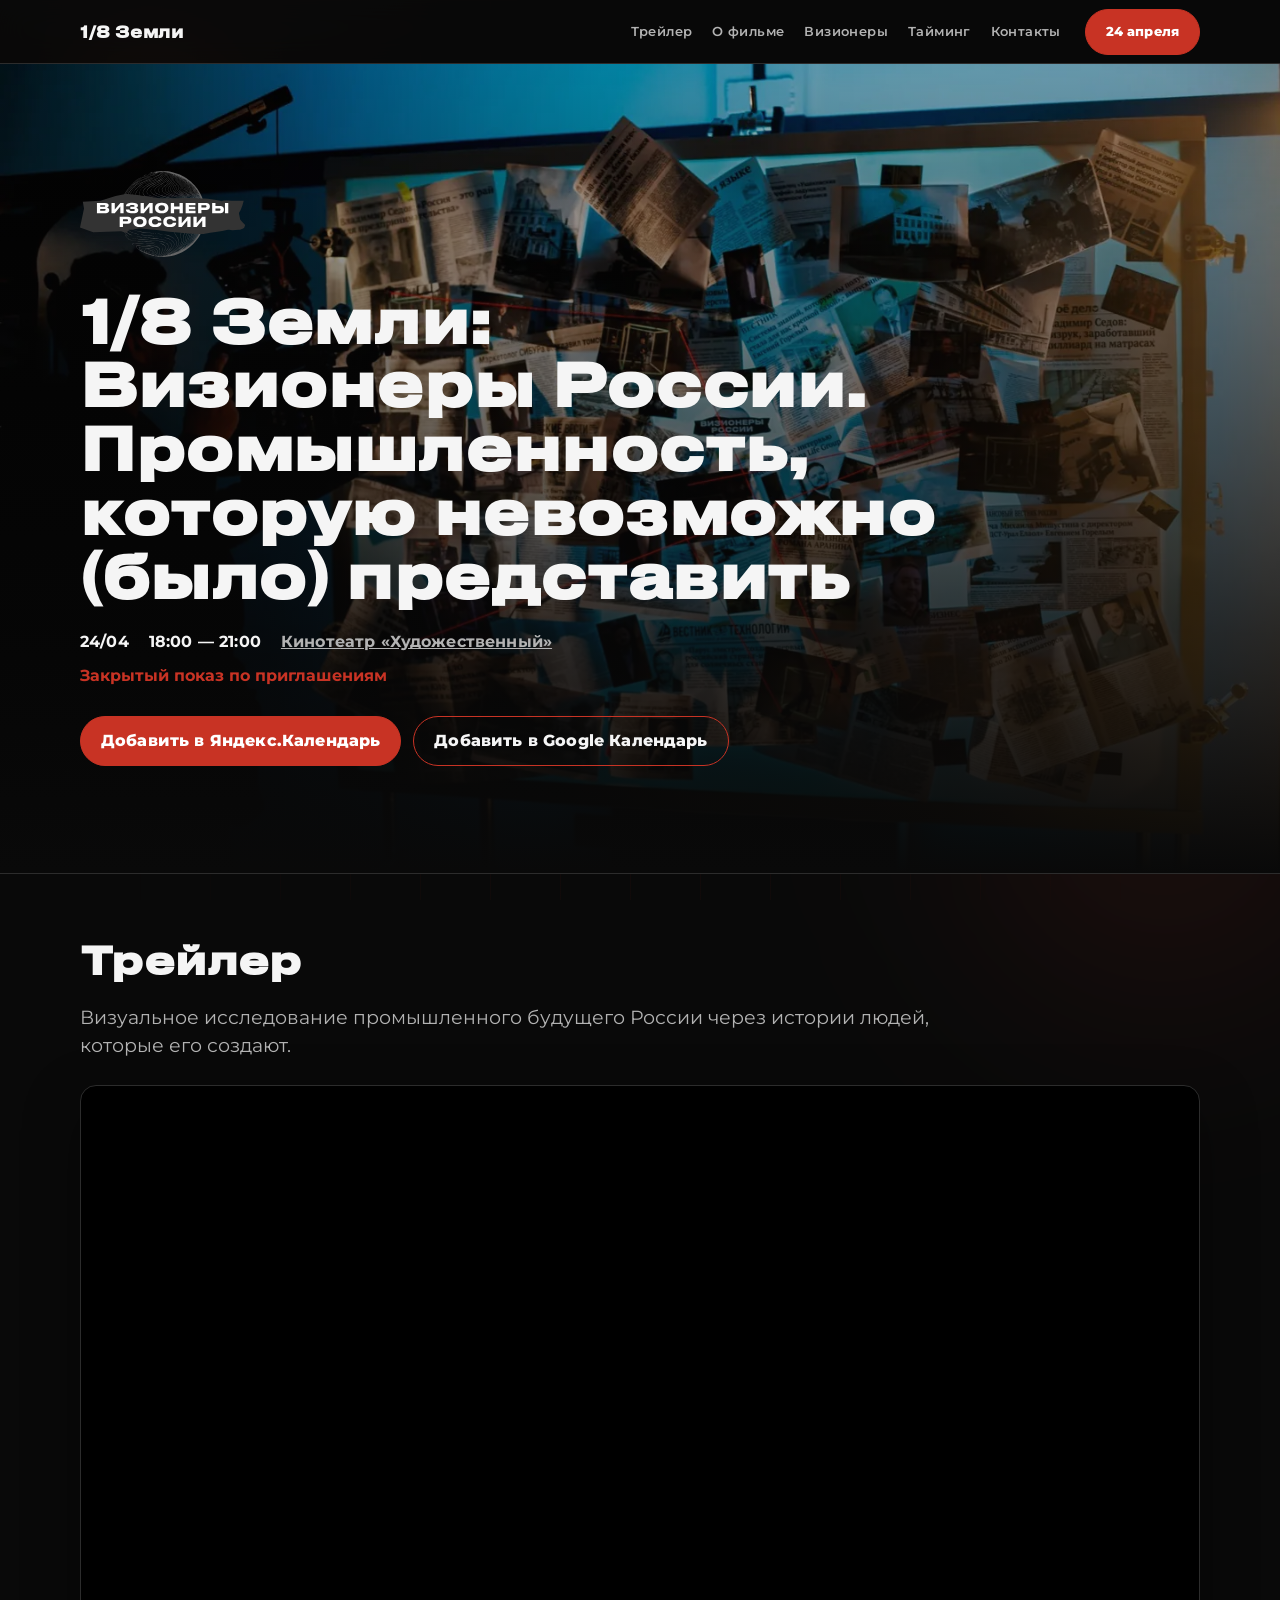
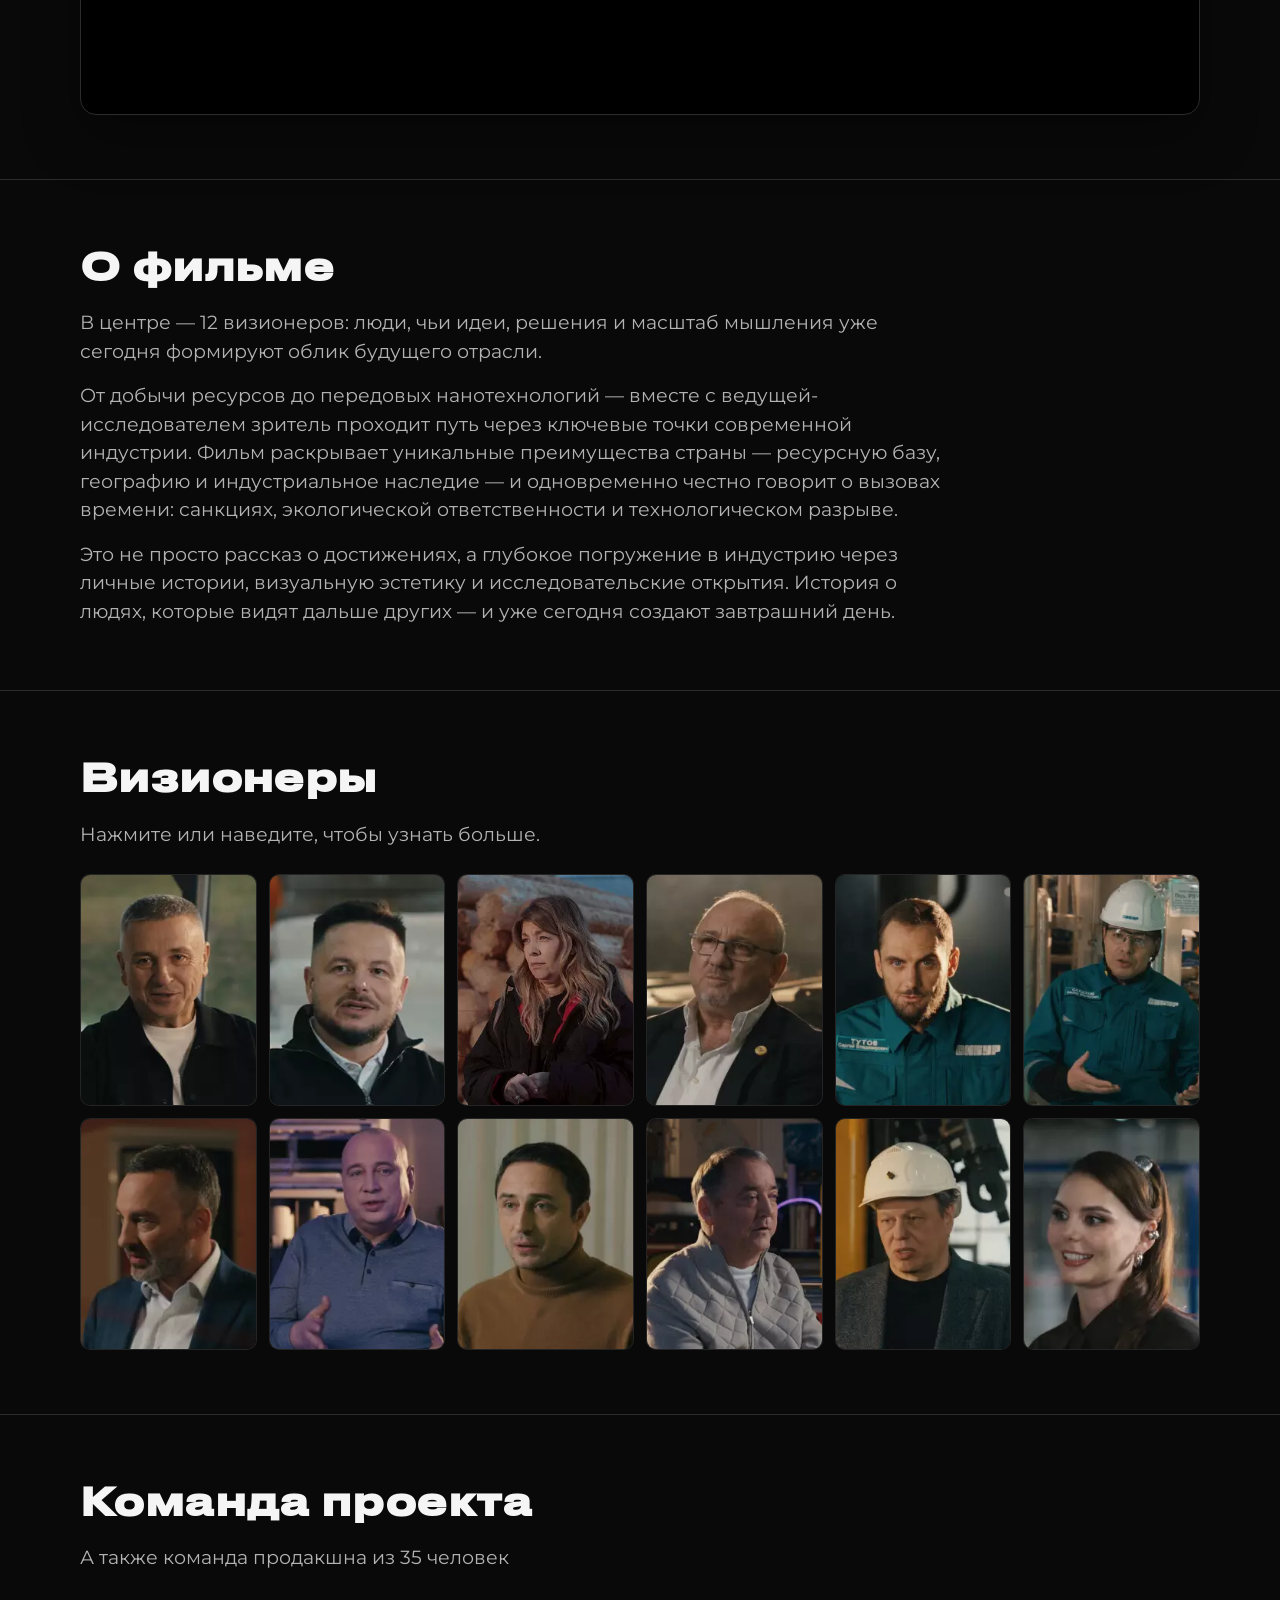
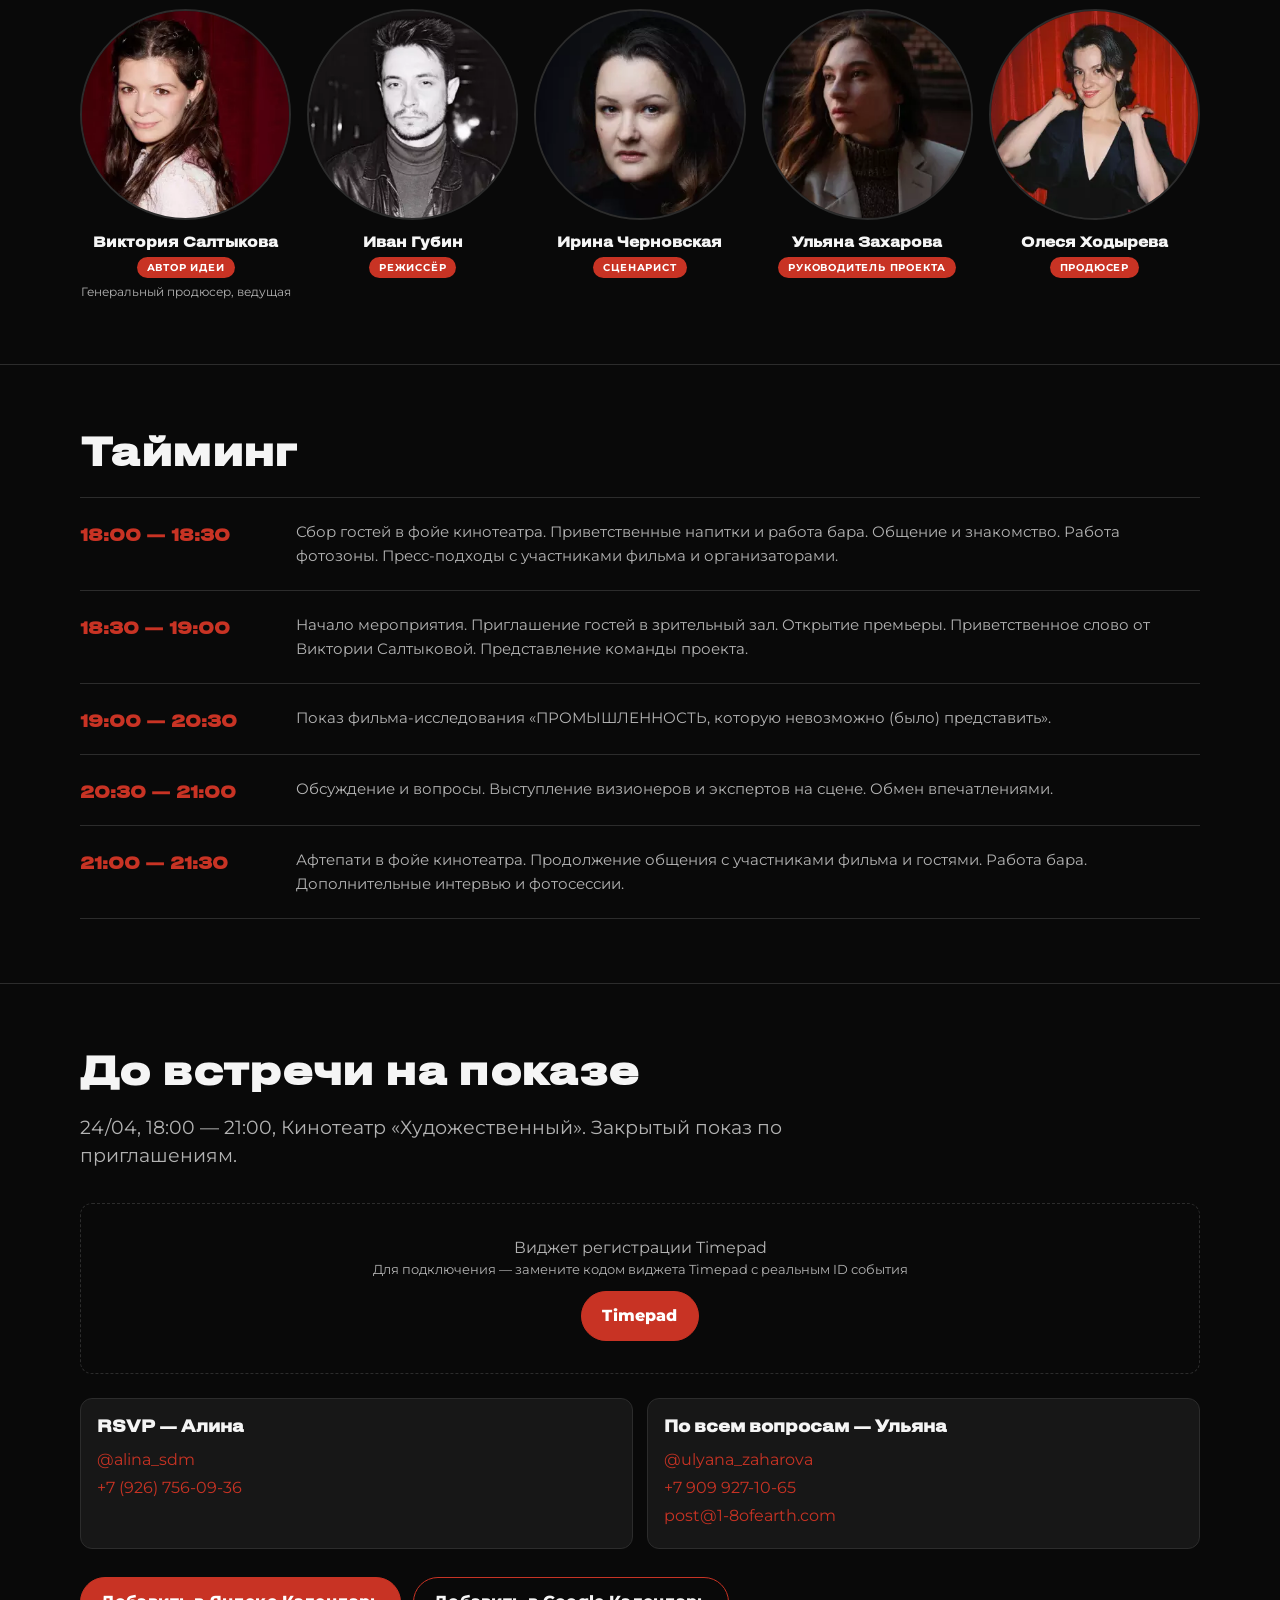
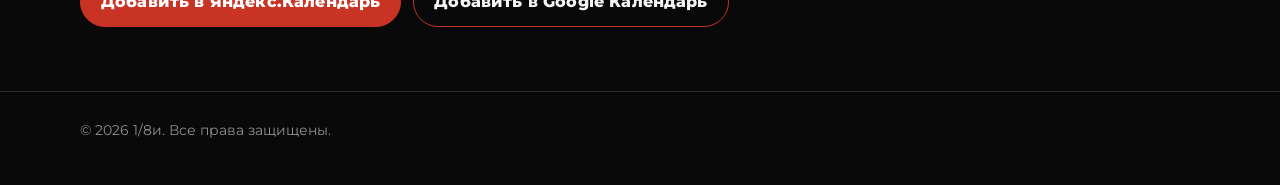
==== index.html @ a59dbca4 "fixes & optimization" ====
<!doctype html>
<html lang="ru">
  <head>
    <meta charset="UTF-8" />
    <meta name="viewport" content="width=device-width, initial-scale=1.0" />

    <title>1/8 Земли: Визионеры России — Закрытый показ 24 апреля 2026</title>
    <meta
      name="description"
      content="Закрытый показ фильма-исследования «1/8 Земли: Визионеры России. Промышленность, которую невозможно (было) представить». 24 апреля 2026, 18:00–21:00, Кинотеатр «Художественный», Москва."
    />
    <meta
      name="keywords"
      content="1/8 Земли, Визионеры России, промышленность, фильм-исследование, закрытый показ, Кинотеатр Художественный, премьера 2026, Виктория Салтыкова, СИБУР, ASKONA, BN Group"
    />
    <meta name="author" content="1/8 Земли" />
    <meta name="robots" content="index, follow" />
    <meta name="theme-color" content="#090909" />
    <link rel="canonical" href="https://1-8ofearth.com/" />

    <meta property="og:type" content="website" />
    <meta property="og:site_name" content="1/8 Земли" />
    <meta
      property="og:title"
      content="1/8 Земли: Визионеры России — Закрытый показ 24 апреля 2026"
    />
    <meta
      property="og:description"
      content="Фильм-исследование о людях, которые формируют промышленное будущее России. Закрытый показ по приглашениям — 24 апреля, Кинотеатр «Художественный»."
    />
    <meta
      property="og:image"
      content="https://1-8ofearth.com/assets/og-image.jpg"
    />
    <meta property="og:image:width" content="1200" />
    <meta property="og:image:height" content="630" />
    <meta
      property="og:image:alt"
      content="1/8 Земли — Визионеры промышленности России"
    />
    <meta property="og:url" content="https://1-8ofearth.com/" />
    <meta property="og:locale" content="ru_RU" />

    <meta name="twitter:card" content="summary_large_image" />
    <meta
      name="twitter:title"
      content="1/8 Земли: Визионеры России — Закрытый показ 24 апреля 2026"
    />
    <meta
      name="twitter:description"
      content="Фильм-исследование о людях, которые формируют промышленное будущее России. Закрытый показ по приглашениям — 24 апреля, Кинотеатр «Художественный»."
    />
    <meta
      name="twitter:image"
      content="https://1-8ofearth.com/assets/og-image.jpg"
    />
    <meta
      name="twitter:image:alt"
      content="1/8 Земли — Визионеры промышленности России"
    />

    <link
      rel="apple-touch-icon"
      sizes="180x180"
      href="./assets/apple-touch-icon.png"
    />

    <script type="application/ld+json">
      {
        "@context": "https://schema.org",
        "@type": "Event",
        "name": "1/8 Земли: Визионеры России. Промышленность, которую невозможно (было) представить",
        "description": "Закрытый показ фильма-исследования о визионерах российской промышленности.",
        "startDate": "2026-04-24T18:00:00+03:00",
        "endDate": "2026-04-24T21:00:00+03:00",
        "eventStatus": "https://schema.org/EventScheduled",
        "eventAttendanceMode": "https://schema.org/OfflineEventAttendanceMode",
        "location": {
          "@type": "Place",
          "name": "Кинотеатр «Художественный»",
          "address": {
            "@type": "PostalAddress",
            "addressLocality": "Москва",
            "addressCountry": "RU"
          }
        },
        "organizer": {
          "@type": "Organization",
          "name": "1/8 Земли",
          "url": "https://1-8ofearth.com"
        },
        "image": "https://1-8ofearth.com/assets/og-image.jpg",
        "url": "https://1-8ofearth.com/"
      }
    </script>

    <link rel="icon" href="favicon.ico" sizes="any" />
    <link
      rel="icon"
      type="image/png"
      sizes="16x16"
      href="./assets/favicon-16x16.png"
    />
    <link
      rel="icon"
      type="image/png"
      sizes="32x32"
      href="./assets/favicon-32x32.png"
    />
    <link
      rel="icon"
      type="image/png"
      sizes="96x96"
      href="./assets/favicon-96x96.png"
    />
    <link
      rel="icon"
      type="image/png"
      sizes="192x192"
      href="./assets/favicon-192x192.png"
    />
    <link
      rel="icon"
      type="image/png"
      sizes="512x512"
      href="./assets/favicon-512x512.png"
    />

    <link
      rel="apple-touch-icon"
      sizes="180x180"
      href="./assets/apple-touch-icon.png"
    />

    <link rel="manifest" href="./manifest.webmanifest" />

    <link rel="preconnect" href="https://fonts.googleapis.com" />
    <link rel="preconnect" href="https://fonts.gstatic.com" crossorigin />
    <link rel="preconnect" href="https://rutube.ru" />

    <link
      rel="preload"
      href="https://fonts.googleapis.com/css2?family=Montserrat:wght@400;500;700;800&display=swap"
      as="style"
      onload="
        this.onload = null;
        this.rel = 'stylesheet';
      "
    />

    <noscript>
      <link
        href="https://fonts.googleapis.com/css2?family=Montserrat:wght@400;500;700;800&display=swap"
        rel="stylesheet"
      />
    </noscript>

    <link rel="stylesheet" href="./styles.css" />
  </head>

  <body>
    <div class="bg-glow bg-glow-1"></div>
    <div class="bg-glow bg-glow-2"></div>
    <div class="bg-grid"></div>
    <div class="cursor-orb" aria-hidden="true"></div>

    <header class="site-header">
      <div class="container header-inner">
        <a href="/" class="header-logo-link">
          <span class="header-logo-text">1/8 Земли</span>
        </a>
        <nav class="header-nav">
          <a href="#trailer">Трейлер</a>
          <a href="#about">О фильме</a>
          <a href="#visionaries">Визионеры</a>
          <a href="#timing">Тайминг</a>
          <a href="#contacts">Контакты</a>
        </nav>
        <a
          class="btn header-cta"
          href="https://calendar.yandex.ru/event/3012415913?applyToFuture=0&event_date=2026-04-24T16%3A00%3A00&layerId=18800113&show_date=2026-04-24"
          target="_blank"
          rel="noopener noreferrer"
          >24 апреля</a
        >
        <button
          class="burger"
          aria-label="Меню"
          onclick="
            document.querySelector('.header-nav').classList.toggle('open')
          "
        >
          <span></span><span></span><span></span>
        </button>
      </div>
    </header>

    <main>
      <section class="hero reveal">
        <div class="container hero-grid">
          <div>
            <div class="hero-logo-wrap">
              <img
                src="./assets/logo.svg"
                alt="1/8 Земли — лого"
                class="hero-logo"
                width="195"
                height="101"
                onerror="this.style.display = 'none'"
              />
            </div>
            <h1>
              1/8 Земли: Визионеры России. Промышленность, которую невозможно
              (было) представить
            </h1>
            <div class="event-meta">
              <span>24/04</span>
              <span>18:00 — 21:00</span>
              <span
                ><a
                  href="https://yandex.ru/profile/-/CPVRaLMy"
                  target="_blank"
                  rel="noopener noreferrer"
                  class="muted"
                  >Кинотеатр «Художественный»</a
                ></span
              >
            </div>
            <p class="invitation">Закрытый показ по приглашениям</p>
            <div class="btn-row">
              <a
                class="btn"
                href="https://calendar.yandex.ru/event/3012415913?applyToFuture=0&event_date=2026-04-24T16%3A00%3A00&layerId=18800113&show_date=2026-04-24"
                target="_blank"
                rel="noopener noreferrer"
                >Добавить в Яндекс.Календарь</a
              >
              <a
                class="btn secondary"
                href="https://calendar.app.google/exoKvCTadAc44uR16"
                target="_blank"
                rel="noopener noreferrer"
                >Добавить в Google Календарь</a
              >
            </div>
          </div>
        </div>
      </section>

      <section id="trailer" class="reveal">
        <div class="container section-inner">
          <h2>Трейлер</h2>
          <p class="lead">
            Визуальное исследование промышленного будущего России через истории
            людей, которые его создают.
          </p>
          <div class="video-wrap">
            <iframe
              src="https://rutube.ru/play/embed/8bb69f94924ed0ff31d186ad605b5715"
              allow="autoplay; fullscreen; picture-in-picture; encrypted-media"
              title="Трейлер"
            ></iframe>
          </div>
        </div>
      </section>

      <section id="about" class="reveal">
        <div class="container section-inner">
          <h2>О фильме</h2>
          <div class="about-text lead">
            <p>
              В центре — 12 визионеров: люди, чьи идеи, решения и масштаб
              мышления уже сегодня формируют облик будущего отрасли.
            </p>

            <p>
              От добычи ресурсов до передовых нанотехнологий — вместе с
              ведущей-исследователем зритель проходит путь через ключевые точки
              современной индустрии. Фильм раскрывает уникальные преимущества
              страны — ресурсную базу, географию и индустриальное наследие — и
              одновременно честно говорит о вызовах времени: санкциях,
              экологической ответственности и технологическом разрыве.
            </p>

            <p>
              Это не просто рассказ о достижениях, а глубокое погружение в
              индустрию через личные истории, визуальную эстетику и
              исследовательские открытия. История о людях, которые видят дальше
              других — и уже сегодня создают завтрашний день.
            </p>
          </div>
        </div>
      </section>

      <section id="visionaries" class="reveal">
        <div class="container section-inner">
          <h2>Визионеры</h2>
          <p class="lead">Нажмите или наведите, чтобы узнать больше.</p>
          <div class="visionary-collage-grid">
            <article class="visionary-item">
              <img
                class="visionary-portrait"
                src="./assets/team/sedov.webp"
                alt="Владимир Седов"
              />
              <div class="visionary-card">
                <p class="vis-company">ASKONA</p>
                <h3>Владимир Седов</h3>
                <p class="role">Основатель</p>
                <p class="vis-vision">
                  Переосмысливает промышленность как часть качества жизни — от
                  продукта к среде и новому типу города
                </p>
              </div>
            </article>

            <article class="visionary-item">
              <img
                class="visionary-portrait"
                src="./assets/team/ershov.webp"
                alt="Роман Ершов"
              />
              <div class="visionary-card">
                <p class="vis-company">ASKONA</p>
                <h3>Роман Ершов</h3>
                <p class="role">Президент</p>
                <p class="vis-vision">
                  Переводит промышленный продукт в язык современной среды, где
                  комфорт, технология и человек становятся одной системой
                </p>
              </div>
            </article>

            <article class="visionary-item">
              <img
                class="visionary-portrait"
                src="./assets/team/ivanova.webp"
                alt="Ольга Иванова"
              />
              <div class="visionary-card">
                <p class="vis-company">BN Group</p>
                <h3>Ольга Иванова</h3>
                <p class="role">Руководитель</p>
                <p class="vis-vision">
                  Превращает CLT в основу устойчивой архитектуры нового
                  поколения — тёплой, быстрой и экологичной
                </p>
              </div>
            </article>

            <article class="visionary-item">
              <img
                class="visionary-portrait"
                src="./assets/team/lider.webp"
                alt="Виктор Лидер"
              />
              <div class="visionary-card">
                <p class="vis-company">Ушаковские верфи</p>
                <h3>Виктор Лидер</h3>
                <p class="role">Руководитель</p>
                <p class="vis-vision">
                  Возрождает судостроение через технологическое обновление и
                  семейную преемственность
                </p>
              </div>
            </article>

            <article class="visionary-item">
              <img
                class="visionary-portrait"
                src="./assets/team/tutov.webp"
                alt="Сергей Тутов"
              />
              <div class="visionary-card">
                <p class="vis-company">СИБУР</p>
                <h3>Сергей Тутов</h3>
                <p class="role">Директор по науке и R&D</p>
                <p class="vis-vision">
                  Соединяет науку, R&D и производство, чтобы создавать материалы
                  нового поколения внутри страны
                </p>
              </div>
            </article>

            <article class="visionary-item">
              <img
                class="visionary-portrait"
                src="./assets/team/salakhov.webp"
                alt="Ильдар Салахов"
              />
              <div class="visionary-card">
                <p class="vis-company">СИБУР</p>
                <h3>Ильдар Салахов</h3>
                <p class="role">Директор технологического центра</p>
                <p class="vis-vision">
                  Переводит научные разработки в промышленную практику, укрепляя
                  технологическую самостоятельность отрасли
                </p>
              </div>
            </article>

            <article class="visionary-item">
              <img
                class="visionary-portrait"
                src="./assets/team/khlebnikov.webp"
                alt="Владимир Хлебников"
              />
              <div class="visionary-card">
                <p class="vis-company">Парус Электро</p>
                <h3>Владимир Хлебников</h3>
                <p class="role">Основатель</p>
                <p class="vis-vision">
                  Создаёт интеллектуальную электронику для энергетики и цифровой
                  промышленной среды
                </p>
              </div>
            </article>

            <article class="visionary-item">
              <img
                class="visionary-portrait"
                src="./assets/team/vlasov.webp"
                alt="Денис Власов"
              />
              <div class="visionary-card">
                <p class="vis-company">3DSLA</p>
                <h3>Денис Власов</h3>
                <p class="role">Основатель</p>
                <p class="vis-vision">
                  Меняет сам способ производства, превращая 3D-печать в новую
                  индустриальную логику
                </p>
              </div>
            </article>

            <article class="visionary-item">
              <img
                class="visionary-portrait"
                src="./assets/team/gorin.webp"
                alt="Александр Горин"
              />
              <div class="visionary-card">
                <p class="vis-company">ИЗГТ</p>
                <h3>Александр Горин</h3>
                <p class="role">Руководитель</p>
                <p class="vis-vision">
                  Строит индустрию в суровом климате, соединяя местное сырьё,
                  технологии и производство
                </p>
              </div>
            </article>

            <article class="visionary-item">
              <img
                class="visionary-portrait"
                src="./assets/team/aranin.webp"
                alt="Роман Аранин"
              />
              <div class="visionary-card">
                <p class="vis-company">OBSERVER</p>
                <h3>Роман Аранин</h3>
                <p class="role">Основатель</p>
                <p class="vis-vision">
                  Делает реабилитационную мобильность новым стандартом городской
                  и производственной среды
                </p>
              </div>
            </article>

            <article class="visionary-item">
              <img
                class="visionary-portrait"
                src="./assets/team/gorelyy.webp"
                alt="Евгений Горелый"
              />
              <div class="visionary-card">
                <p class="vis-company">ДСТ-Урал</p>
                <h3>Евгений Горелый</h3>
                <p class="role">Генеральный директор</p>
                <p class="vis-vision">
                  Формирует индустрию беспилотной тяжёлой техники, где человек
                  управляет уже не машиной, а системой машин
                </p>
              </div>
            </article>

            <article class="visionary-item">
              <img
                class="visionary-portrait"
                src="./assets/team/shubochkina.webp"
                alt="Виктория Шубочкина"
              />
              <div class="visionary-card">
                <p class="vis-company">Exellence Expert</p>
                <h3>Виктория Шубочкина</h3>
                <p class="role">Генеральный директор</p>
                <p class="vis-vision">
                  Превращает личную экспертизу в системный инструмент роста
                  людей, команд и компаний
                </p>
              </div>
            </article>
          </div>
        </div>
      </section>

      <section id="team" class="reveal">
        <div class="container section-inner">
          <h2>Команда проекта</h2>
          <p class="lead" style="margin-bottom: 36px">
            А также команда продакшна из 35 человек
          </p>
          <div class="team-grid">
            <div class="team-card">
              <div class="team-avatar-wrap">
                <img
                  class="team-avatar"
                  src="./assets/team/saltykova.webp"
                  alt="Виктория Салтыкова"
                  onerror="
                    this.style.display = 'none';
                    this.nextElementSibling.style.display = 'flex';
                  "
                />
                <div class="team-avatar-placeholder" style="display: none">
                  ВС
                </div>
              </div>
              <p class="team-name">Виктория Салтыкова</p>
              <p class="team-badge">Автор идеи</p>
              <p class="team-desc">Генеральный продюсер, ведущая</p>
            </div>

            <div class="team-card">
              <div class="team-avatar-wrap">
                <img
                  class="team-avatar"
                  src="./assets/team/gubin.webp"
                  alt="Иван Губин"
                  onerror="
                    this.style.display = 'none';
                    this.nextElementSibling.style.display = 'flex';
                  "
                />
                <div class="team-avatar-placeholder" style="display: none">
                  ИГ
                </div>
              </div>
              <p class="team-name">Иван Губин</p>
              <p class="team-badge">Режиссёр</p>
            </div>

            <div class="team-card">
              <div class="team-avatar-wrap">
                <img
                  class="team-avatar"
                  src="./assets/team/chernovskaya.webp"
                  alt="Ирина Черновская"
                  onerror="
                    this.style.display = 'none';
                    this.nextElementSibling.style.display = 'flex';
                  "
                />
                <div class="team-avatar-placeholder" style="display: none">
                  ИЧ
                </div>
              </div>
              <p class="team-name">Ирина Черновская</p>
              <p class="team-badge">Сценарист</p>
            </div>

            <div class="team-card">
              <div class="team-avatar-wrap">
                <img
                  class="team-avatar"
                  src="./assets/team/zakharova.webp"
                  alt="Ульяна Захарова"
                  onerror="
                    this.style.display = 'none';
                    this.nextElementSibling.style.display = 'flex';
                  "
                />
                <div class="team-avatar-placeholder" style="display: none">
                  УЗ
                </div>
              </div>
              <p class="team-name">Ульяна Захарова</p>
              <p class="team-badge">Руководитель проекта</p>
            </div>

            <div class="team-card">
              <div class="team-avatar-wrap">
                <img
                  class="team-avatar"
                  src="./assets/team/khodyreva.webp"
                  alt="Олеся Ходырева"
                  onerror="
                    this.style.display = 'none';
                    this.nextElementSibling.style.display = 'flex';
                  "
                />
                <div class="team-avatar-placeholder" style="display: none">
                  ОХ
                </div>
              </div>
              <p class="team-name">Олеся Ходырева</p>
              <p class="team-badge">Продюсер</p>
            </div>
          </div>
        </div>
      </section>

      <section id="timing" class="reveal">
        <div class="container section-inner">
          <h2>Тайминг</h2>
          <div class="timing-list">
            <div class="timing-item-flat">
              <span class="timing-time">18:00 — 18:30</span>
              <p>
                Сбор гостей в фойе кинотеатра. Приветственные напитки и работа
                бара. Общение и знакомство. Работа фотозоны. Пресс-подходы с
                участниками фильма и организаторами.
              </p>
            </div>
            <div class="timing-item-flat">
              <span class="timing-time">18:30 — 19:00</span>
              <p>
                Начало мероприятия. Приглашение гостей в зрительный зал.
                Открытие премьеры. Приветственное слово от Виктории Салтыковой.
                Представление команды проекта.
              </p>
            </div>
            <div class="timing-item-flat">
              <span class="timing-time">19:00 — 20:30</span>
              <p>
                Показ фильма-исследования «ПРОМЫШЛЕННОСТЬ, которую невозможно
                (было) представить».
              </p>
            </div>
            <div class="timing-item-flat">
              <span class="timing-time">20:30 — 21:00</span>
              <p>
                Обсуждение и вопросы. Выступление визионеров и экспертов на
                сцене. Обмен впечатлениями.
              </p>
            </div>
            <div class="timing-item-flat">
              <span class="timing-time">21:00 — 21:30</span>
              <p>
                Афтепати в фойе кинотеатра. Продолжение общения с участниками
                фильма и гостями. Работа бара. Дополнительные интервью и
                фотосессии.
              </p>
            </div>
          </div>
        </div>
      </section>

      <section id="contacts" class="reveal">
        <div class="container section-inner">
          <h2>До встречи на показе</h2>
          <p class="lead">
            24/04, 18:00 — 21:00, Кинотеатр «Художественный». Закрытый показ по
            приглашениям.
          </p>

          <!-- Timepad widget -->
          <div class="timepad-wrap">
            <div id="timepad-checkout" class="timepad-widget">
              <!-- Timepad widget: вставьте код виджета сюда -->
              <!-- <script src="https://timepad.ru/js/tpwf/loader/min/loader.js" data-timepad-widget-v2="event_register" data-timepad-event-id="YOUR_ID"></script> -->
              <div class="timepad-placeholder">
                <p>Виджет регистрации Timepad</p>
                <p class="muted" style="font-size: 13px">
                  Для подключения — замените кодом виджета Timepad с реальным ID
                  события
                </p>
                <a
                  class="btn"
                  href="https://timepad.ru"
                  target="_blank"
                  rel="noopener noreferrer"
                  style="margin-top: 12px; display: inline-block"
                  >Timepad</a
                >
              </div>
            </div>
          </div>

          <div class="contacts">
            <article class="contact-card">
              <h3>RSVP — Алина</h3>
              <p>
                <a
                  href="https://t.me/alina_sdm"
                  target="_blank"
                  rel="noopener noreferrer"
                  >@alina_sdm</a
                >
              </p>
              <p><a href="tel:+79267560936">+7 (926) 756-09-36</a></p>
            </article>
            <article class="contact-card">
              <h3>По всем вопросам — Ульяна</h3>
              <p>
                <a
                  href="https://t.me/ulyana_zaharova"
                  target="_blank"
                  rel="noopener noreferrer"
                  >@ulyana_zaharova</a
                >
              </p>
              <p><a href="tel:+79099271065">+7 909 927-10-65</a></p>
              <p>
                <a href="mailto:post@1-8ofearth.com">post@1-8ofearth.com</a>
              </p>
            </article>
          </div>
          <div class="btn-row">
            <a
              class="btn"
              href="https://calendar.yandex.ru/event/3012415913?applyToFuture=0&event_date=2026-04-24T16%3A00%3A00&layerId=18800113&show_date=2026-04-24"
              target="_blank"
              rel="noopener noreferrer"
              >Добавить в Яндекс.Календарь</a
            >
            <a
              class="btn secondary"
              href="https://calendar.app.google/exoKvCTadAc44uR16"
              target="_blank"
              rel="noopener noreferrer"
              >Добавить в Google Календарь</a
            >
          </div>
        </div>
      </section>
    </main>
    <script src="./script.js" defer></script>
    <footer>
      <div class="container">
        <p>© 2026 1/8и. Все права защищены.</p>
      </div>
    </footer>
  </body>
</html>
---- styles.css ----
@font-face {
  font-family: "Druk Text Wide Cyr";
  src:
    url("./fonts/druktextwidecyr-medium.woff2") format("woff2"),
    url("./fonts/druktextwidecyr-medium.woff") format("woff"),
    url("./fonts/druktextwidecyr-medium.ttf") format("truetype");
  font-weight: 500;
  font-style: normal;
  font-display: swap;
}

:root {
  --bg: #090909;
  --bg-soft: #121212;
  --card: #171717;
  --text: #f5f5f5;
  --muted: #b3b3b3;
  --accent: #c83324;
  --line: #2c2c2c;
  --maxw: 1120px;

  --font-heading: "Druk Text Wide Cyr", "Unbounded", sans-serif;
  --font-body: "Montserrat", "Manrope", "Segoe UI", Arial, sans-serif;
}

* {
  box-sizing: border-box;
}
html,
body {
  margin: 0;
  padding: 0;
}

body {
  scroll-behavior: smooth;
  font-family: var(--font-body);
  background:
    radial-gradient(1200px 700px at 15% -5%, #242424 0%, var(--bg) 48%),
    linear-gradient(180deg, #101010 0%, #090909 100%);
  color: var(--text);
  line-height: 1.5;
  overflow-x: hidden;
  padding-top: 64px;
}

.site-header {
  position: fixed;
  top: 0;
  left: 0;
  right: 0;
  z-index: 100;
  background: rgba(9, 9, 9, 0.85);
  backdrop-filter: blur(14px);
  -webkit-backdrop-filter: blur(14px);
  border-bottom: 1px solid var(--line);
  height: 64px;
}

.header-inner {
  display: flex;
  align-items: center;
  gap: 24px;
  height: 64px;
}

.header-logo-link {
  display: flex;
  align-items: center;
  text-decoration: none;
  flex-shrink: 0;
}

.header-logo {
  height: 36px;
  width: auto;
  display: block;
}

.header-logo-text {
  font-family: var(--font-heading);
  font-size: 15px;
  font-weight: 700;
  color: var(--text);
  letter-spacing: 0.04em;
  align-items: center;
}

.header-nav {
  display: flex;
  gap: 20px;
  margin-left: auto;
}

.header-nav a {
  color: var(--muted);
  text-decoration: none;
  font-size: 13px;
  font-weight: 600;
  letter-spacing: 0.03em;
  transition: color 0.2s;
  white-space: nowrap;
}

.header-nav a:hover {
  color: var(--text);
}

.header-cta {
  flex-shrink: 0;
  font-size: 13px;
  padding: 8px 18px;
}

.burger {
  display: none;
  flex-direction: column;
  gap: 5px;
  background: none;
  border: none;
  cursor: pointer;
  padding: 6px;
  margin-left: auto;
}

.burger span {
  display: block;
  width: 22px;
  height: 2px;
  background: var(--text);
  border-radius: 2px;
  transition: 0.2s;
}

.bg-glow {
  position: fixed;
  width: 42vw;
  aspect-ratio: 1;
  border-radius: 50%;
  filter: blur(80px);
  pointer-events: none;
  z-index: 0;
  opacity: 0.45;
}

.bg-grid {
  position: fixed;
  inset: 0;
  background-image:
    linear-gradient(rgba(200, 51, 36, 0.08) 1px, transparent 1px),
    linear-gradient(90deg, rgba(200, 51, 36, 0.08) 1px, transparent 1px);
  background-size: 70px 70px;
  mask-image: radial-gradient(circle at center, black 30%, transparent 90%);
  pointer-events: none;
  z-index: 0;
}

.bg-glow-1 {
  mix-blend-mode: screen;
  top: -10vh;
  left: -8vw;
  background: radial-gradient(
    circle,
    rgba(200, 51, 36, 0.3) 0%,
    rgba(200, 51, 36, 0.12) 35%,
    rgba(18, 18, 18, 0) 75%
  );
}

.bg-glow-2 {
  mix-blend-mode: screen;
  right: -12vw;
  bottom: -20vh;
  background: radial-gradient(
    circle,
    rgba(160, 40, 30, 0.35) 0%,
    rgba(200, 51, 36, 0.15) 30%,
    rgba(18, 18, 18, 0) 75%
  );
}

.cursor-orb {
  position: fixed;
  left: 0;
  top: 0;
  width: 300px;
  height: 300px;
  border-radius: 50%;
  background: radial-gradient(
    circle,
    rgba(255, 120, 40, 0.25) 0%,
    rgba(255, 90, 20, 0.12) 45%,
    rgba(255, 60, 0, 0) 70%
  );
  pointer-events: none;
  z-index: 0;
  opacity: 0.85;
  will-change: transform;
}

main,
footer {
  position: relative;
  z-index: 1;
}

.container {
  width: min(var(--maxw), 92vw);
  margin: 0 auto;
}

.section-inner {
  position: relative;
}

section {
  padding: 64px 0;
  border-bottom: 1px solid var(--line);
}

h1,
h2,
h3,
p {
  margin: 0;
}

h2 {
  font-family: var(--font-heading);
  font-size: clamp(22px, 3vw, 38px);
  line-height: 1.15;
  margin-bottom: 22px;
  letter-spacing: 0.01em;
}

.lead {
  font-family: var(--font-body);
  color: var(--muted);
  max-width: 860px;
  font-size: clamp(15px, 1.8vw, 19px);
}
.muted {
  color: var(--muted);
}

.hero {
  min-height: 90vh;
  display: grid;
  align-items: center;
  border-bottom: 1px solid var(--line);
  position: relative;
  isolation: isolate;
}

.hero::before {
  content: "";
  position: absolute;
  inset: 0;
  background-image:
    linear-gradient(
      180deg,
      rgba(7, 7, 7, 0.25) 0%,
      rgba(7, 7, 7, 0.8) 70%,
      rgba(9, 9, 9, 1) 100%
    ),
    url("./assets/content/main-hero-image.webp");
  background-size: cover;
  background-position: center;
  z-index: -1;
}

.hero-logo-wrap {
  margin-bottom: 24px;
}

.hero-logo {
  height: 86px;
  width: auto;
  pointer-events: none;
}

.hero-grid {
  display: grid;
  gap: 20px;
  grid-template-columns: 1fr;
}

.hero h1 {
  font-family: var(--font-heading);
  font-size: clamp(24px, 5vw, 58px);
  line-height: 1.1;
  max-width: 920px;
  margin-bottom: 24px;
  text-wrap: balance;
  letter-spacing: 0.01em;
}

.event-meta {
  display: flex;
  gap: 20px;
  flex-wrap: wrap;
  margin-bottom: 10px;
  font-weight: 700;
  letter-spacing: 0.01em;
  font-family: var(--font-body);
}

.hero .invitation {
  color: var(--accent);
  margin-bottom: 28px;
  font-weight: 700;
}

.btn-row {
  display: flex;
  flex-wrap: wrap;
  gap: 12px;
}

.btn {
  display: inline-block;
  text-decoration: none;
  color: #fff;
  background: var(--accent);
  border: 1px solid var(--accent);
  border-radius: 999px;
  padding: 12px 20px;
  font-family: var(--font-body);
  font-weight: 800;
  letter-spacing: 0.01em;
  transition:
    transform 0.2s ease,
    box-shadow 0.2s ease,
    background-color 0.2s ease;
}

.btn:hover {
  transform: translateY(-2px);
  box-shadow: 0 6px 24px rgba(200, 51, 36, 0.38);
}

.btn.secondary {
  color: var(--text);
  background: transparent;
}

.btn.secondary:hover {
  background: rgba(255, 255, 255, 0.08);
  box-shadow: none;
}

.video-wrap {
  margin-top: 24px;
  border-radius: 16px;
  overflow: hidden;
  border: 1px solid var(--line);
  background: #000;
  aspect-ratio: 16 / 9;
  box-shadow: 0 20px 55px rgba(0, 0, 0, 0.35);
}

.video-wrap iframe {
  width: 100%;
  height: 100%;
  border: 0;
  display: block;
}

.about-text p + p {
  margin-top: 16px;
}

.visionary-collage-grid {
  margin-top: 24px;
  display: grid;
  grid-template-columns: repeat(6, minmax(0, 1fr));
  gap: 12px;
}

.visionary-item {
  position: relative;
  border-radius: 10px;
  overflow: hidden;
  border: 1px solid rgba(255, 255, 255, 0.1);
  background: #0b0b0b;
  cursor: pointer;
}

.visionary-portrait {
  width: 100%;
  height: 230px;
  object-fit: cover;
  display: block;
  transition:
    transform 0.3s ease,
    filter 0.3s ease;
}

.visionary-card {
  position: absolute;
  inset: 0;
  z-index: 4;
  display: flex;
  flex-direction: column;
  justify-content: flex-end;
  padding: 20px 16px;
  background: linear-gradient(
    180deg,
    rgba(0, 0, 0, 0) 0%,
    rgba(10, 4, 4, 0.55) 40%,
    rgba(30, 6, 4, 0.88) 70%,
    rgba(18, 3, 2, 0.97) 100%
  );
  transform: translateY(8px);
  opacity: 0;
  pointer-events: none;
  transition:
    transform 0.25s ease,
    opacity 0.25s ease;
}

.vis-company {
  font-size: 10px;
  font-weight: 700;
  letter-spacing: 0.1em;
  color: var(--accent);
  text-transform: uppercase;
  margin-bottom: 4px;
}

.visionary-card h3 {
  margin: 0 0 4px;
  font-family: var(--font-heading);
  font-size: 12px;
  line-height: 1.2;
  color: #fff;
}

.visionary-card .role {
  font-size: 10px;
  color: rgba(255, 255, 255, 0.6);
  font-weight: 600;
  margin-bottom: 8px;
}

.vis-vision {
  font-size: 10px;
  line-height: 1.4;
  color: rgba(255, 255, 255, 0.75);
  margin: 0;
  padding-top: 8px;
  border-top: 1px solid rgba(200, 51, 36, 0.4);
}

.visionary-item:hover .visionary-card,
.visionary-item.is-open .visionary-card {
  opacity: 1;
  transform: translateY(0);
  pointer-events: auto;
}

.visionary-item:hover .visionary-portrait,
.visionary-item.is-open .visionary-portrait {
  transform: scale(1.04);
  filter: brightness(1.06);
}

.team-grid {
  display: grid;
  grid-template-columns: repeat(5, minmax(0, 1fr));
  gap: 16px;
  margin-top: 8px;
}

.team-card {
  display: flex;
  flex-direction: column;
  align-items: center;
  text-align: center;
  gap: 0;
}

.team-avatar-wrap {
  width: 100%;
  aspect-ratio: 1;
  border-radius: 50%;
  overflow: hidden;
  margin-bottom: 14px;
  border: 2px solid var(--line);
  background: var(--card);
  transition: border-color 0.25s;
  position: relative;
}

.team-card:hover .team-avatar-wrap {
  border-color: var(--accent);
}

.team-avatar {
  pointer-events: none;
  width: 100%;
  height: 100%;
  object-fit: cover;
  object-position: top;
  display: block;
  transition: transform 0.3s ease;
}

.team-card:hover .team-avatar {
  transform: scale(1.05);
}

.team-avatar-placeholder {
  width: 100%;
  height: 100%;
  display: flex;
  align-items: center;
  justify-content: center;
  font-family: var(--font-heading);
  font-size: 20px;
  font-weight: 700;
  color: var(--accent);
  background: var(--card);
}

.team-name {
  font-family: var(--font-heading);
  font-size: clamp(11px, 1vw, 14px);
  font-weight: 700;
  color: var(--text);
  margin-bottom: 6px;
  line-height: 1.3;
}

.team-badge {
  white-space: nowrap;
  display: inline-block;
  background: var(--accent);
  color: #fff;
  font-size: 10px;
  font-weight: 700;
  letter-spacing: 0.08em;
  text-transform: uppercase;
  padding: 3px 10px;
  border-radius: 999px;
  margin-bottom: 6px;
}

.team-desc {
  font-size: 12px;
  color: var(--muted);
  line-height: 1.4;
}

.timing-list {
  display: grid;
  gap: 0;
  margin-top: 24px;
}

.timing-item-flat {
  display: grid;
  grid-template-columns: 200px 1fr;
  gap: 16px;
  align-items: start;
  padding: 22px 0;
  border-bottom: 1px solid var(--line);
}

.timing-item-flat:first-child {
  border-top: 1px solid var(--line);
}

.timing-item-flat .timing-time {
  font-family: var(--font-heading);
  font-size: clamp(13px, 1.4vw, 16px);
  font-weight: 700;
  color: var(--accent);
  white-space: nowrap;
  padding-top: 2px;
}

.timing-item-flat p {
  color: var(--muted);
  font-size: 15px;
  line-height: 1.6;
  margin: 0;
}

.contacts {
  display: grid;
  grid-template-columns: repeat(2, minmax(0, 1fr));
  gap: 14px;
  margin: 20px 0 28px;
}

.contact-card {
  border: 1px solid var(--line);
  border-radius: 12px;
  background: var(--card);
  padding: 16px;
}

.contact-card h3 {
  font-family: var(--font-heading);
  font-size: 15px;
  margin-bottom: 10px;
}

.contact-card a {
  width: fit-content;
  color: var(--accent);
  text-decoration: none;
  display: block;
  margin-bottom: 4px;
}

.contact-card a:hover {
  text-decoration: underline;
}

.timepad-wrap {
  margin: 32px 0 24px;
}

.timepad-placeholder {
  border: 1px dashed var(--line);
  border-radius: 12px;
  padding: 32px 24px;
  text-align: center;
  color: var(--muted);
}

footer {
  padding: 28px 0 44px;
  color: #8f8f8f;
  font-size: 14px;
  font-family: var(--font-body);
}

.reveal {
  opacity: 0;
  transform: translateY(24px);
  transition:
    opacity 0.6s ease,
    transform 0.6s ease;
}

.reveal.in-view {
  opacity: 1;
  transform: translateY(0);
}

@media (max-width: 1024px) {
  .visionary-collage-grid {
    grid-template-columns: repeat(4, minmax(0, 1fr));
  }
  .header-nav {
    gap: 14px;
  }
  .visionary-portrait {
    height: 200px;
  }
}

@media (max-width: 900px) {
  .contacts {
    grid-template-columns: 1fr;
  }

  .visionary-collage-grid {
    grid-template-columns: repeat(3, minmax(0, 1fr));
  }

  .visionary-portrait {
    height: 180px;
  }

  .timing-item-flat {
    grid-template-columns: 140px 1fr;
  }

  .team-grid {
    grid-template-columns: repeat(3, minmax(0, 1fr));
  }

  .header-nav {
    display: none;
    position: absolute;
    top: 64px;
    left: 0;
    right: 0;
    background: rgba(9, 9, 9, 0.97);
    flex-direction: column;
    padding: 16px 24px 24px;
    gap: 16px;
    border-bottom: 1px solid var(--line);
  }

  .header-nav.open {
    display: flex;
  }

  .header-nav a {
    font-size: 15px;
  }

  .header-cta {
    display: none;
  }

  .burger {
    display: flex;
  }
}

@media (max-width: 640px) {
  .hero-logo {
    height: 48px;
  }

  body {
    padding-top: 56px;
  }
  .site-header {
    height: 56px;
  }
  .header-inner {
    height: 56px;
  }
  section {
    padding: 40px 0;
  }
  h2 {
    font-size: clamp(18px, 5vw, 28px);
    margin-bottom: 16px;
  }
  .lead {
    font-size: clamp(14px, 3.5vw, 16px);
  }
  .event-meta {
    flex-direction: column;
    gap: 4px;
  }
  .btn-row {
    flex-direction: column;
  }
  .btn {
    text-align: center;
    padding: 12px 16px;
    font-size: 13px;
  }
  .visionary-collage-grid {
    grid-template-columns: repeat(2, minmax(0, 1fr));
    gap: 8px;
  }
  .visionary-portrait {
    height: 160px;
  }
  .visionary-card {
    padding: 12px 10px;
  }
  .visionary-card h3 {
    font-size: 11px;
  }
  .vis-vision {
    display: none;
  }
  .timing-item-flat {
    grid-template-columns: 1fr;
    gap: 6px;
    padding: 18px 0;
  }
  .timing-item-flat .timing-time {
    font-size: 13px;
  }
  .team-grid {
    grid-template-columns: repeat(2, minmax(0, 1fr));
    gap: 20px;
  }
  .team-name {
    font-size: 12px;
  }
  .team-badge {
    font-size: 9px;
  }
  .team-desc {
    font-size: 11px;
  }
  .cursor-orb {
    display: none;
  }
  .contacts {
    gap: 10px;
  }
  .contact-card {
    padding: 14px;
  }
  .header-nav {
    top: 56px;
  }
  .video-wrap {
    border-radius: 10px;
  }
  .hero {
    min-height: 80vh;
  }
  .hero h1 {
    font-size: clamp(20px, 6vw, 36px);
    margin-bottom: 16px;
  }
}

@media (max-width: 400px) {
  .visionary-collage-grid {
    grid-template-columns: repeat(2, minmax(0, 1fr));
  }
  .visionary-portrait {
    height: 140px;
  }
  .team-grid {
    grid-template-columns: repeat(2, minmax(0, 1fr));
    gap: 12px;
  }
}
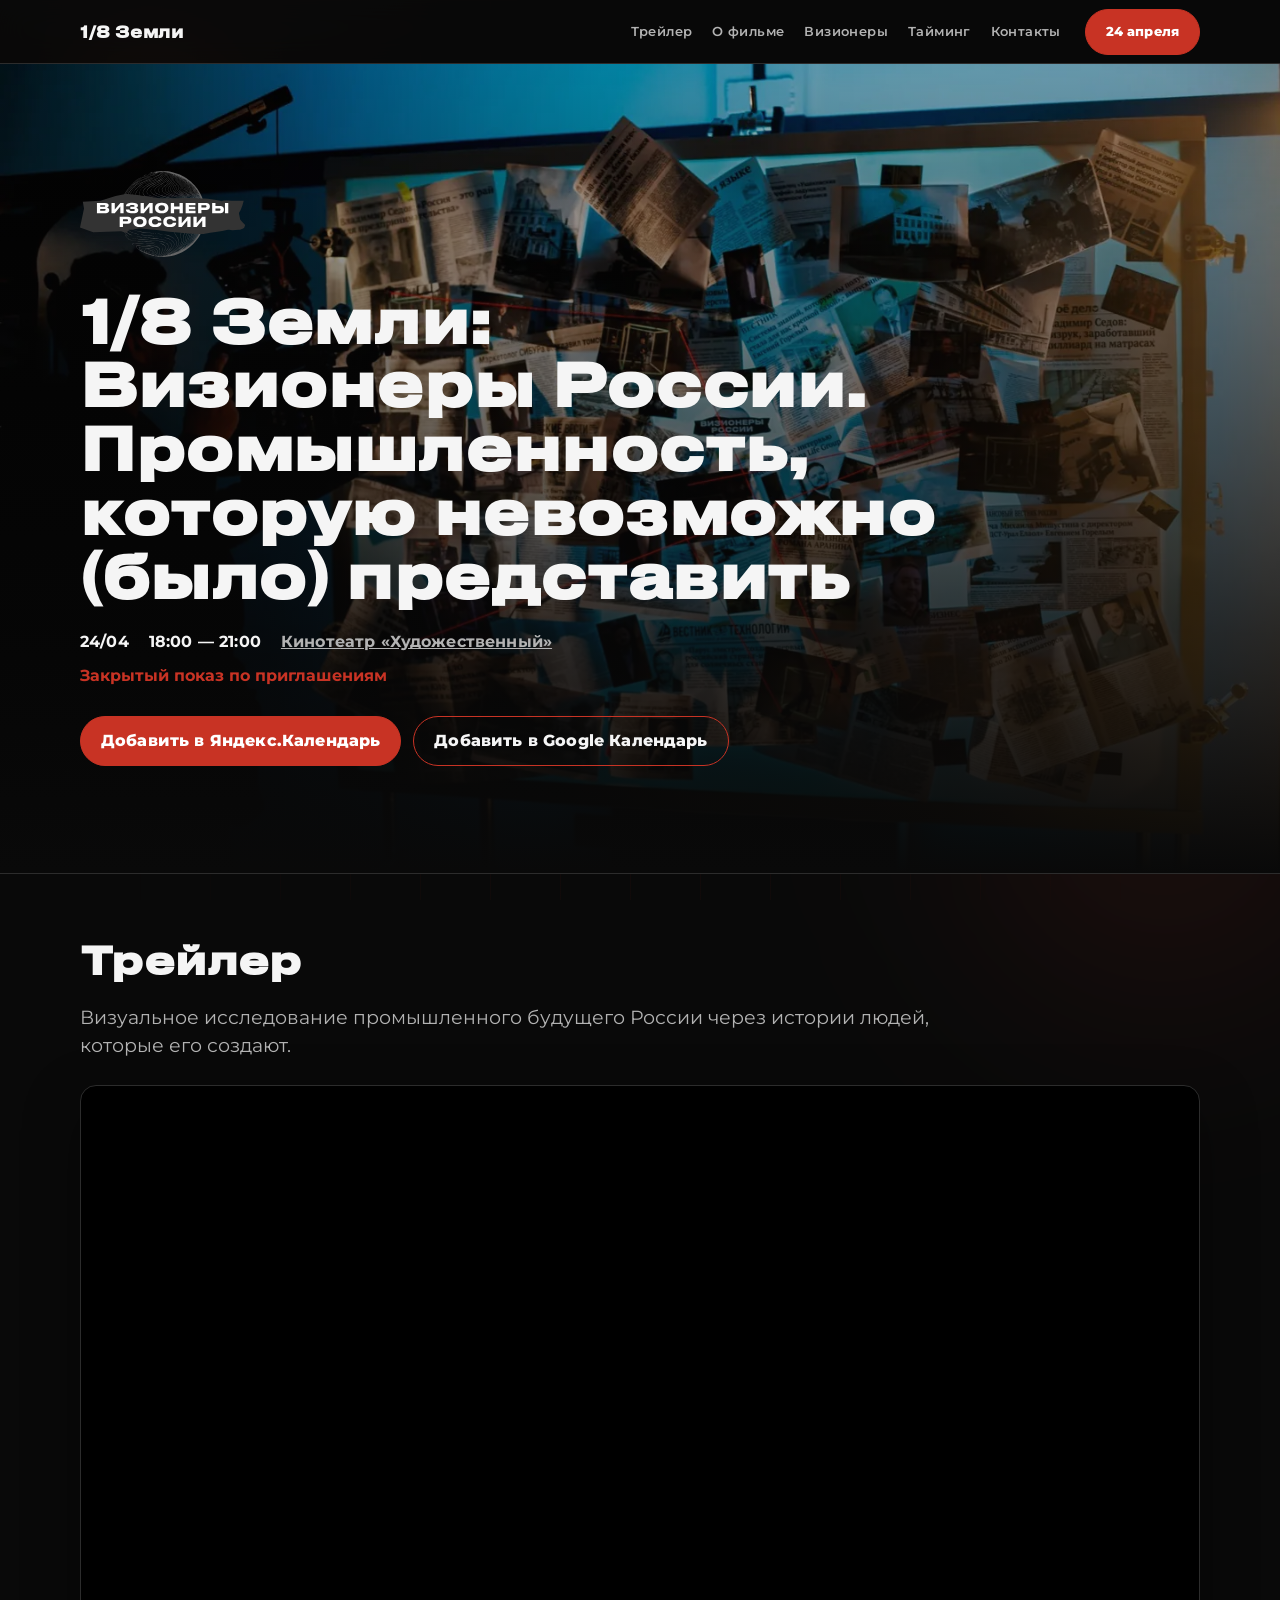
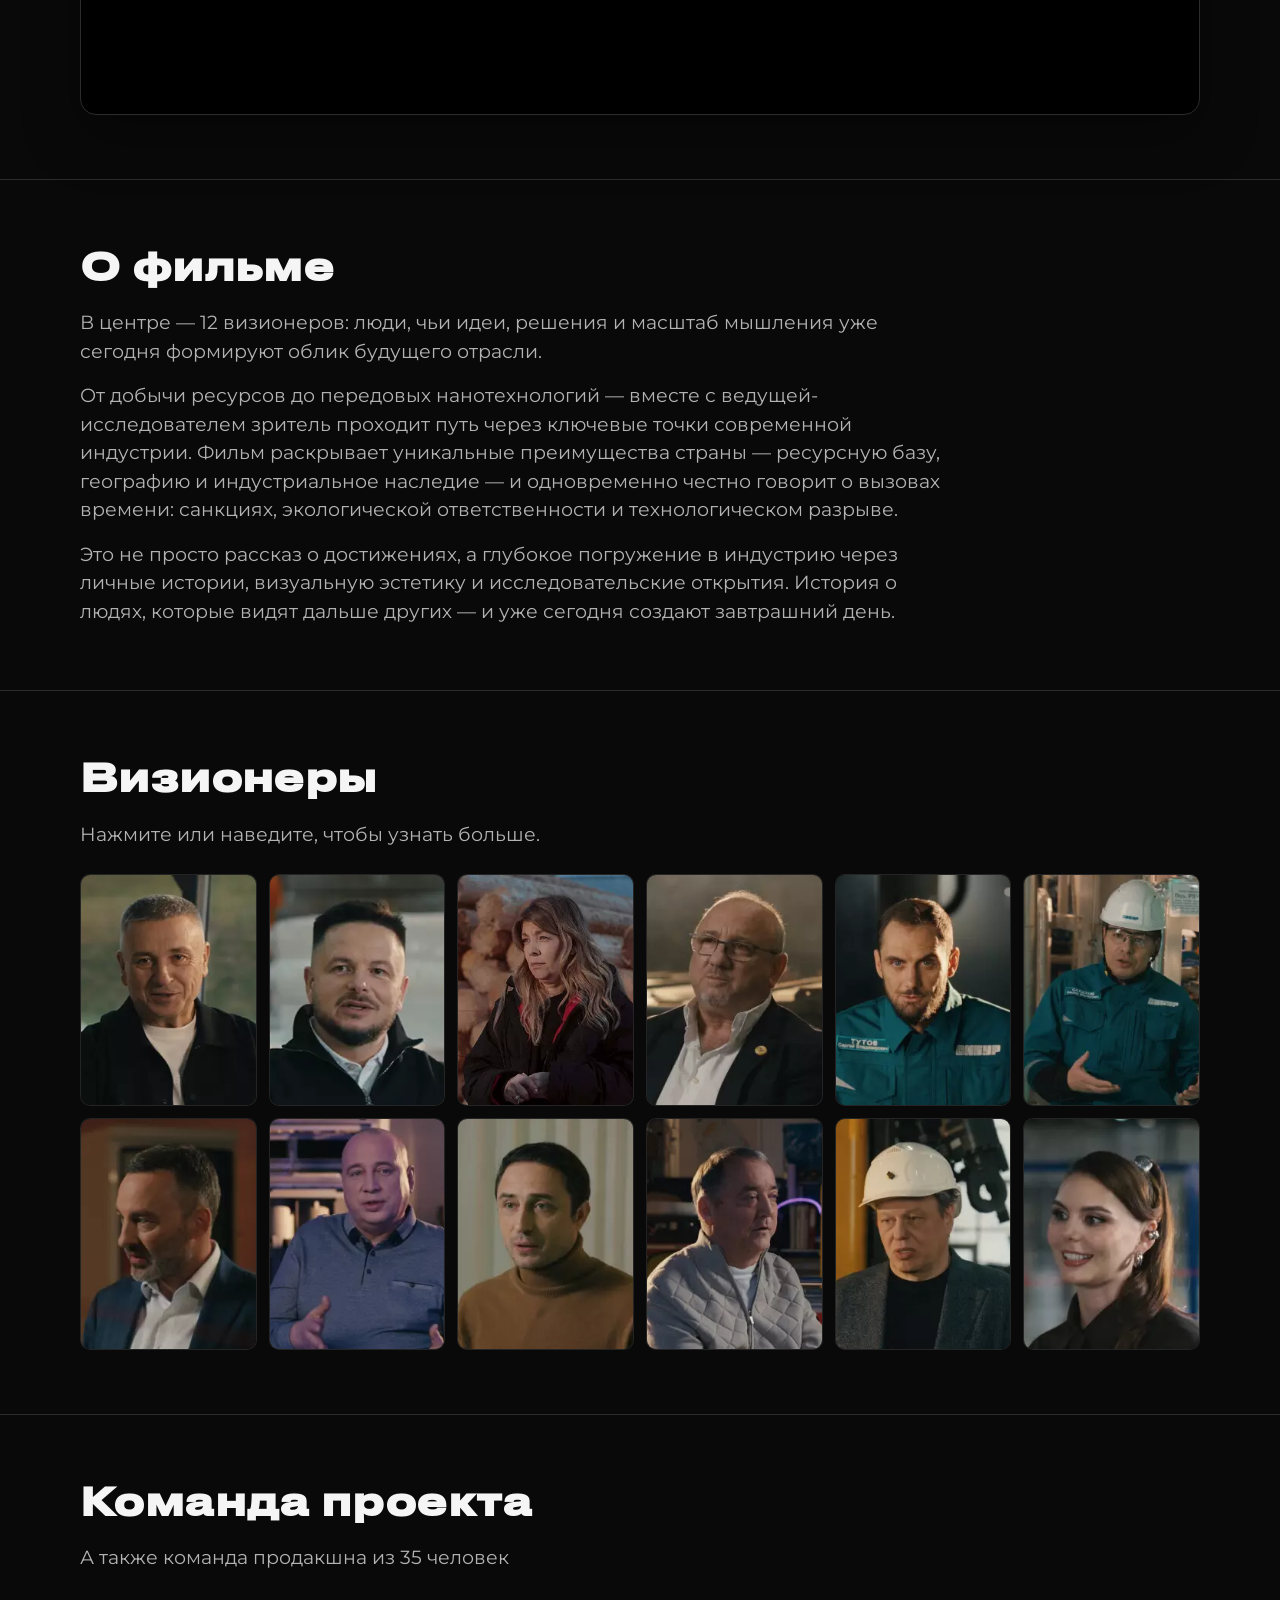
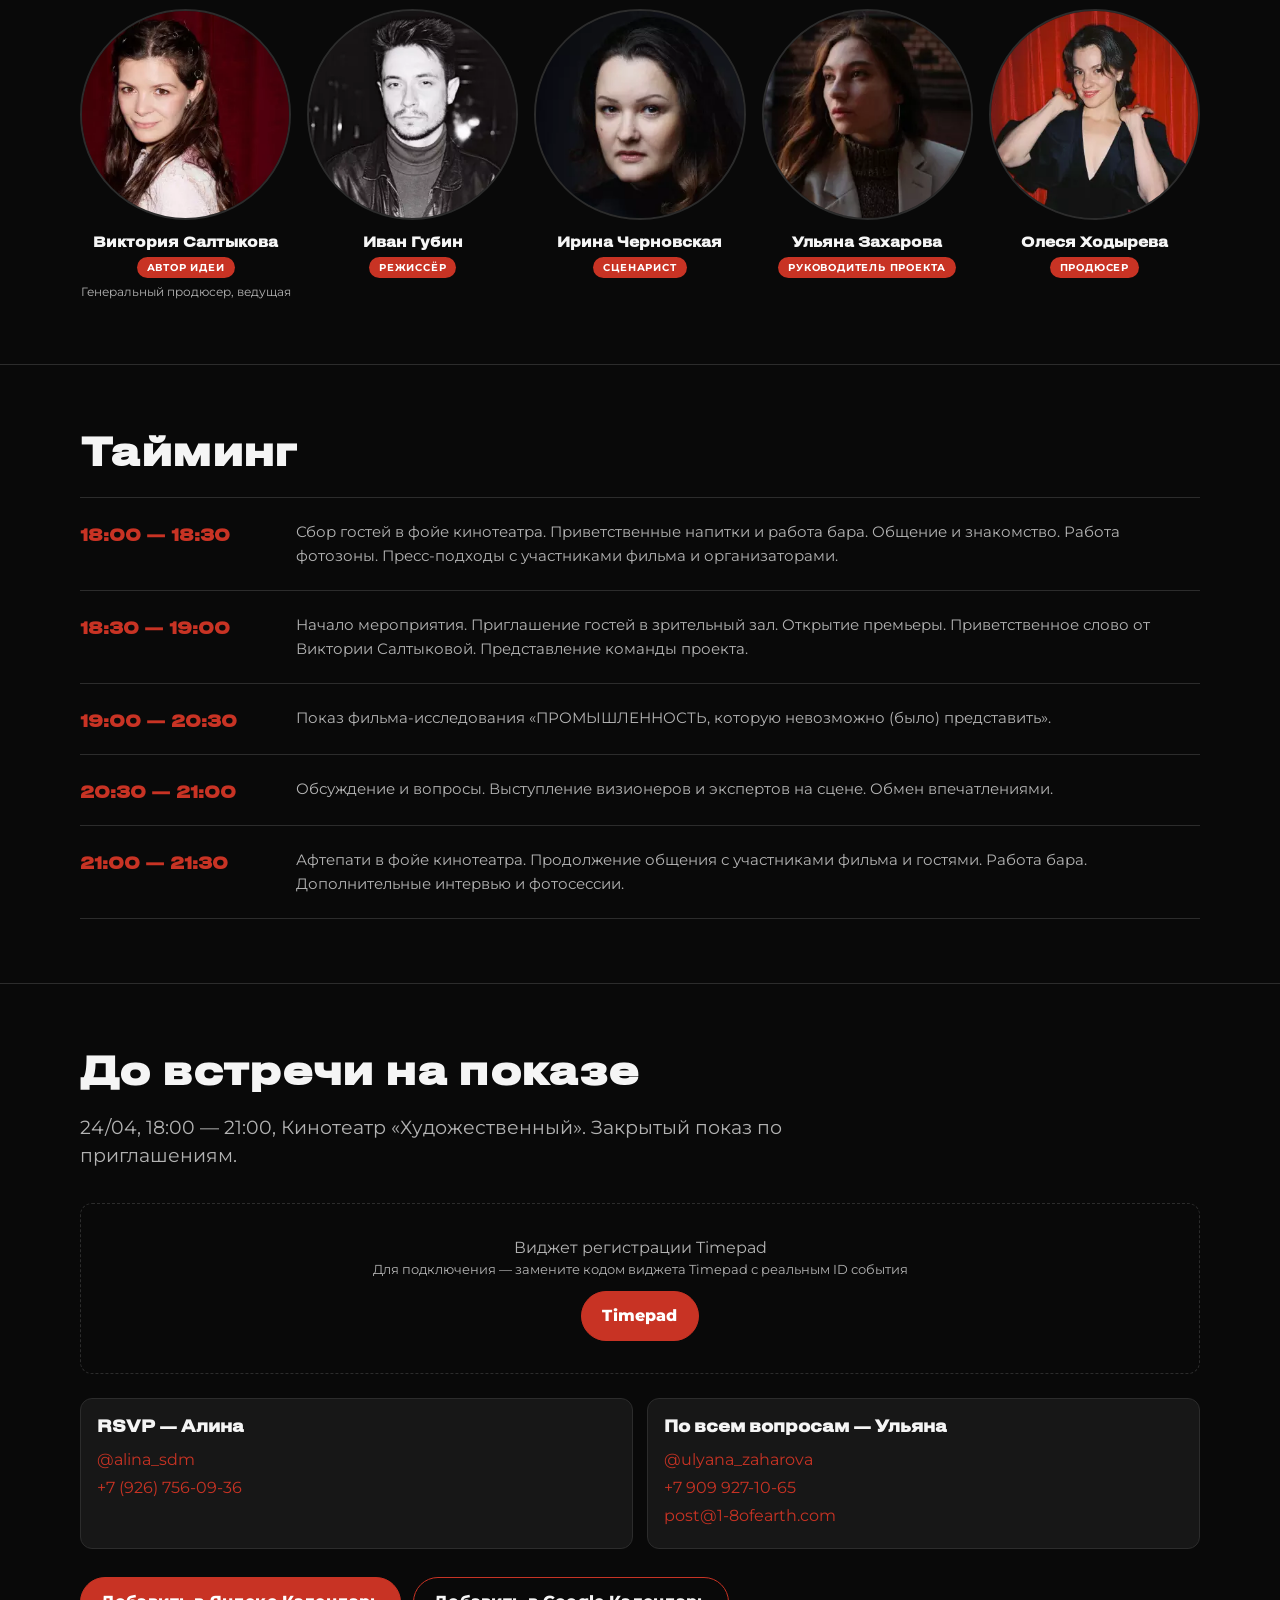
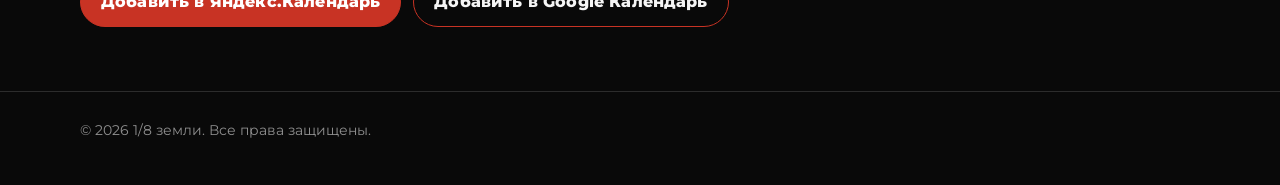
==== commit 4c162463: "FIX: footer text" ====
--- a/index.html
+++ b/index.html
@@ -154,6 +154,14 @@
         rel="stylesheet"
       />
     </noscript>
+
+    <link
+      rel="preload"
+      href="./fonts/druktextwidecyr-medium.woff2"
+      as="font"
+      type="font/woff2"
+      crossorigin
+    />
 
     <link rel="stylesheet" href="./styles.css" />
   </head>
@@ -738,7 +746,7 @@
     <script src="./script.js" defer></script>
     <footer>
       <div class="container">
-        <p>© 2026 1/8и. Все права защищены.</p>
+        <p>© 2026 1/8 земли. Все права защищены.</p>
       </div>
     </footer>
   </body>
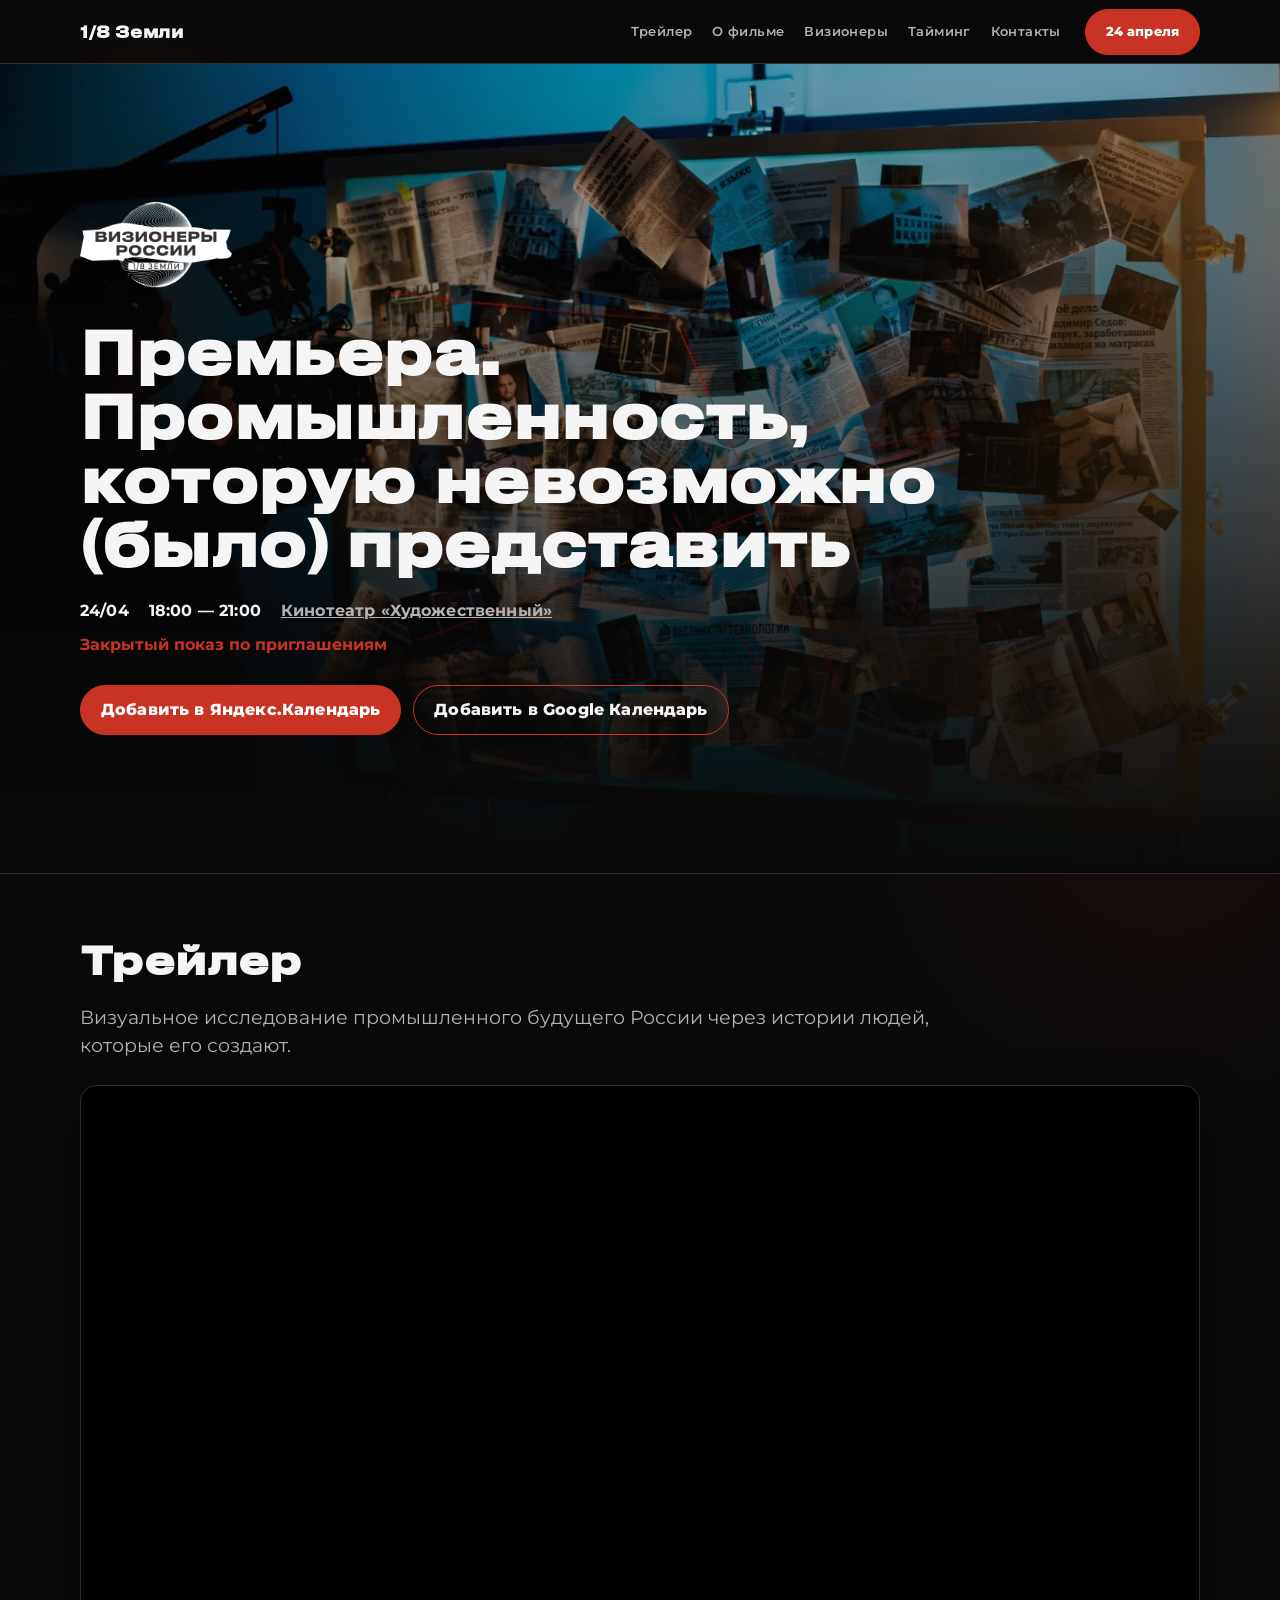
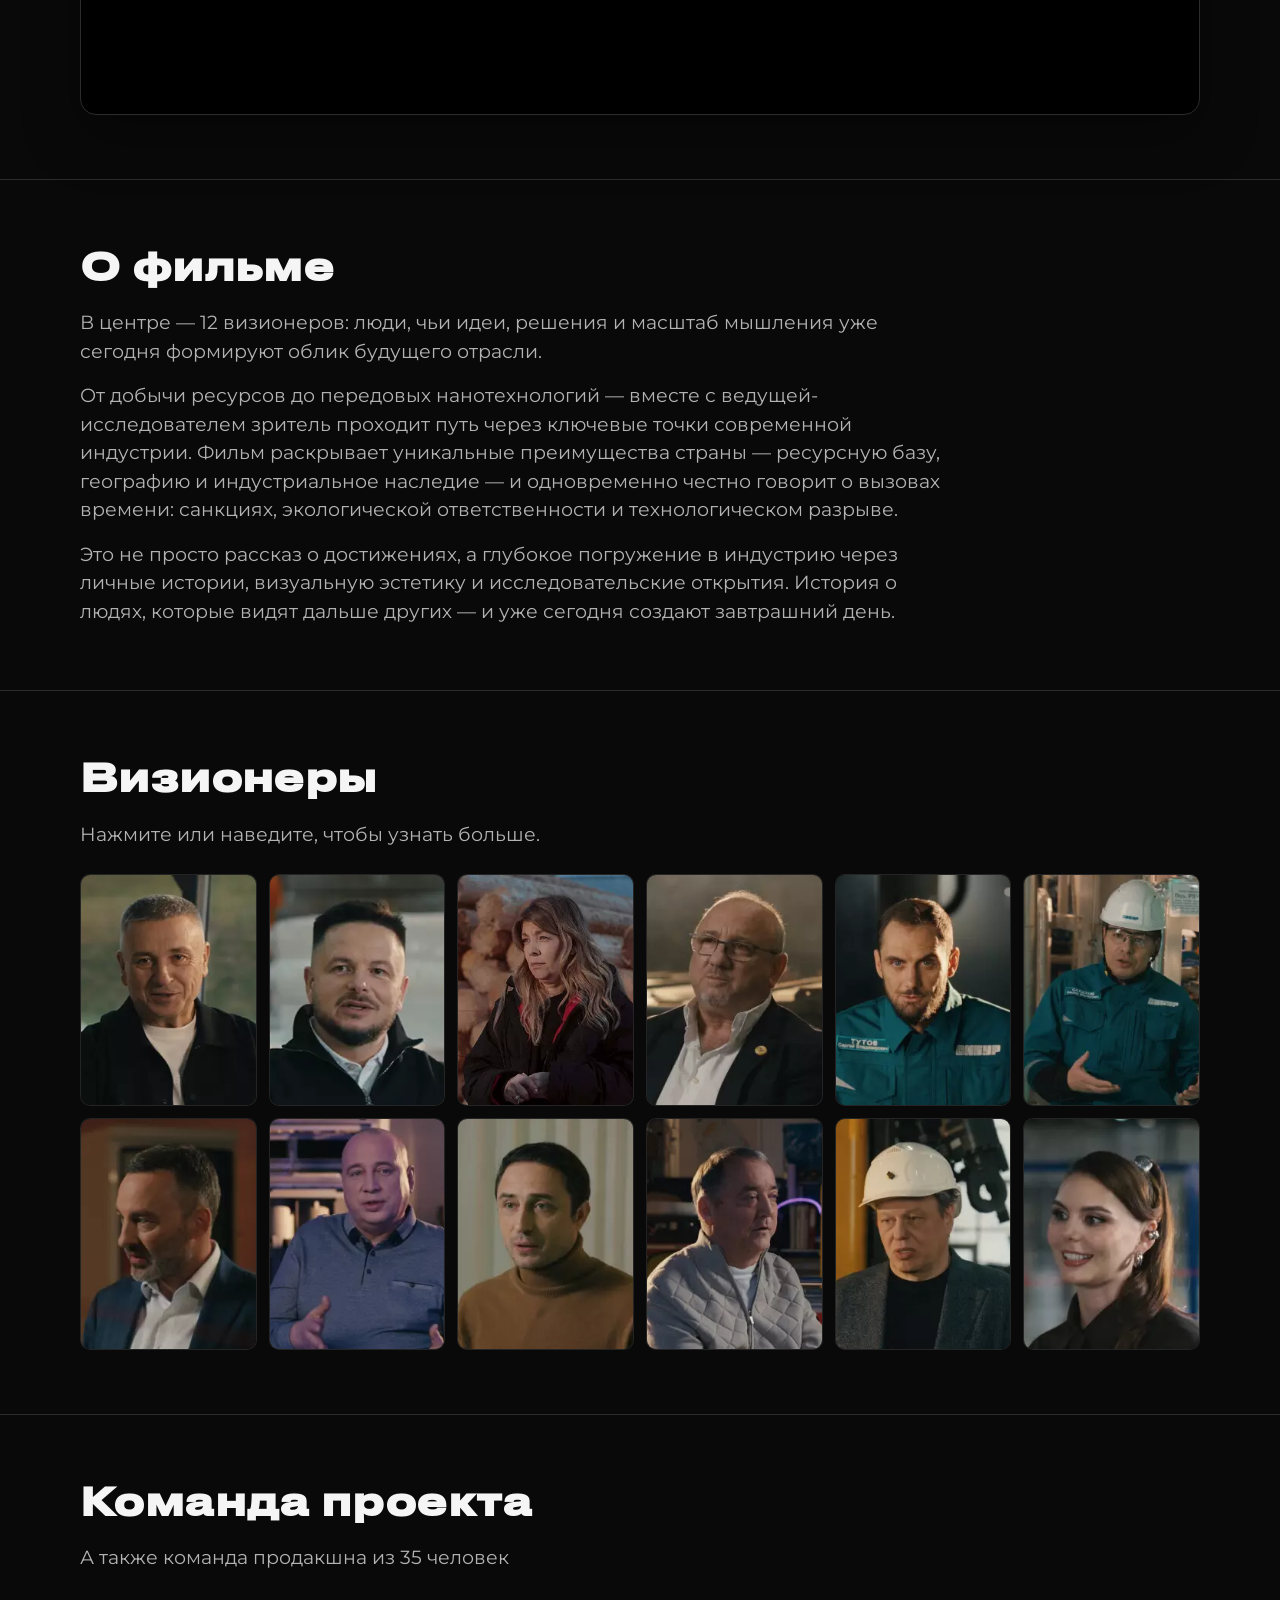
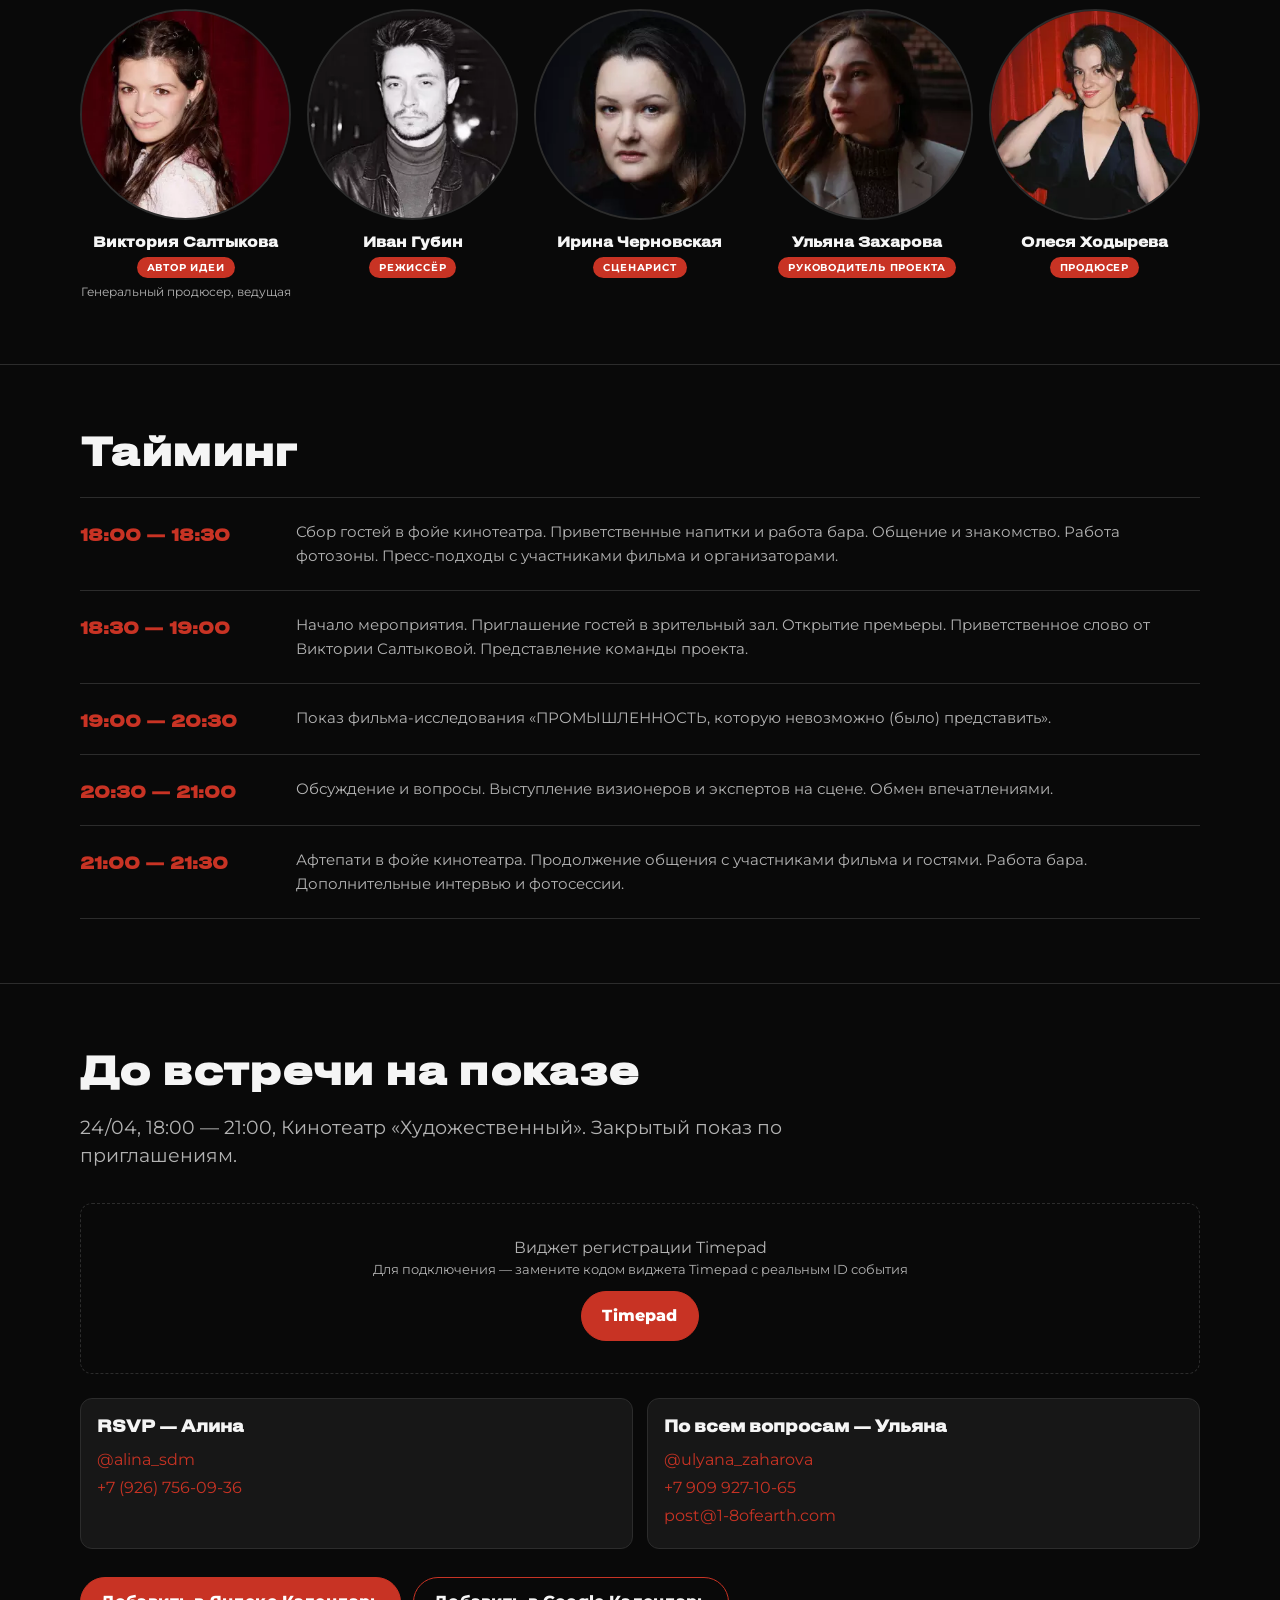
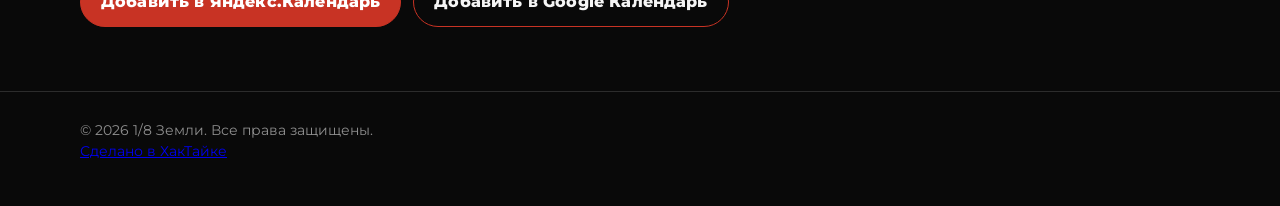
==== commit 1762153c: "UPDATE: logos & meta" ====
--- a/index.html
+++ b/index.html
@@ -16,7 +16,7 @@
     <meta name="author" content="1/8 Земли" />
     <meta name="robots" content="index, follow" />
     <meta name="theme-color" content="#090909" />
-    <link rel="canonical" href="https://1-8ofearth.com/" />
+    <link rel="canonical" href="https://1-8-of-the-earth.vercel.app/" />
 
     <meta property="og:type" content="website" />
     <meta property="og:site_name" content="1/8 Земли" />
@@ -30,15 +30,27 @@
     />
     <meta
       property="og:image"
-      content="https://1-8ofearth.com/assets/og-image.jpg"
-    />
+      content="https://1-8-of-the-earth.vercel.app/assets/og-image.jpg"
+    />
+    <meta
+      property="og:image:secure_url"
+      content="https://1-8-of-the-earth.vercel.app/assets/og-image.jpg"
+    />
+
+    <meta property="og:image:type" content="image/jpeg" />
     <meta property="og:image:width" content="1200" />
     <meta property="og:image:height" content="630" />
+    <meta property="og:updated_time" content="2026-03-30T12:00:00+03:00" />
+
+    <link
+      rel="image_src"
+      href="https://1-8-of-the-earth.vercel.app/assets/og-image.jpg"
+    />
     <meta
       property="og:image:alt"
       content="1/8 Земли — Визионеры промышленности России"
     />
-    <meta property="og:url" content="https://1-8ofearth.com/" />
+    <meta property="og:url" content="https://1-8-of-the-earth.vercel.app/" />
     <meta property="og:locale" content="ru_RU" />
 
     <meta name="twitter:card" content="summary_large_image" />
@@ -52,7 +64,7 @@
     />
     <meta
       name="twitter:image"
-      content="https://1-8ofearth.com/assets/og-image.jpg"
+      content="https://1-8-of-the-earth.vercel.app/assets/og-image.jpg"
     />
     <meta
       name="twitter:image:alt"
@@ -87,10 +99,10 @@
         "organizer": {
           "@type": "Organization",
           "name": "1/8 Земли",
-          "url": "https://1-8ofearth.com"
+          "url": "https://1-8-of-the-earth.vercel.app/"
         },
-        "image": "https://1-8ofearth.com/assets/og-image.jpg",
-        "url": "https://1-8ofearth.com/"
+        "image": "https://1-8-of-the-earth.vercel.app/assets/og-image.jpg",
+        "url": "https://1-8-of-the-earth.vercel.app/"
       }
     </script>
 
@@ -209,17 +221,16 @@
           <div>
             <div class="hero-logo-wrap">
               <img
-                src="./assets/logo.svg"
+                src="./assets/logo.webp"
                 alt="1/8 Земли — лого"
                 class="hero-logo"
-                width="195"
-                height="101"
+                width="396"
+                height="224"
                 onerror="this.style.display = 'none'"
               />
             </div>
             <h1>
-              1/8 Земли: Визионеры России. Промышленность, которую невозможно
-              (было) представить
+              Премьера. Промышленность, которую невозможно (было) представить
             </h1>
             <div class="event-meta">
               <span>24/04</span>
@@ -452,8 +463,7 @@
                 <h3>Александр Горин</h3>
                 <p class="role">Руководитель</p>
                 <p class="vis-vision">
-                  Строит индустрию в суровом климате, соединяя местное сырьё,
-                  технологии и производство
+                  Строит тяжёлую технику под реальные условия Сибири
                 </p>
               </div>
             </article>
@@ -743,11 +753,22 @@
         </div>
       </section>
     </main>
-    <script src="./script.js" defer></script>
+
     <footer>
-      <div class="container">
-        <p>© 2026 1/8 земли. Все права защищены.</p>
+      <div class="container footer-inner">
+        <p class="footer-copy">&copy; 2026 1/8 Земли. Все права защищены.</p>
+        <a
+          href="https://hacktaika.ru/"
+          target="_blank"
+          rel="noopener noreferrer"
+          class="footer-hacktaika"
+        >
+          <span class="footer-made">Сделано в</span>
+          <span class="footer-brand">ХакТайке</span>
+        </a>
       </div>
     </footer>
+
+    <script src="./script.js" defer></script>
   </body>
 </html>
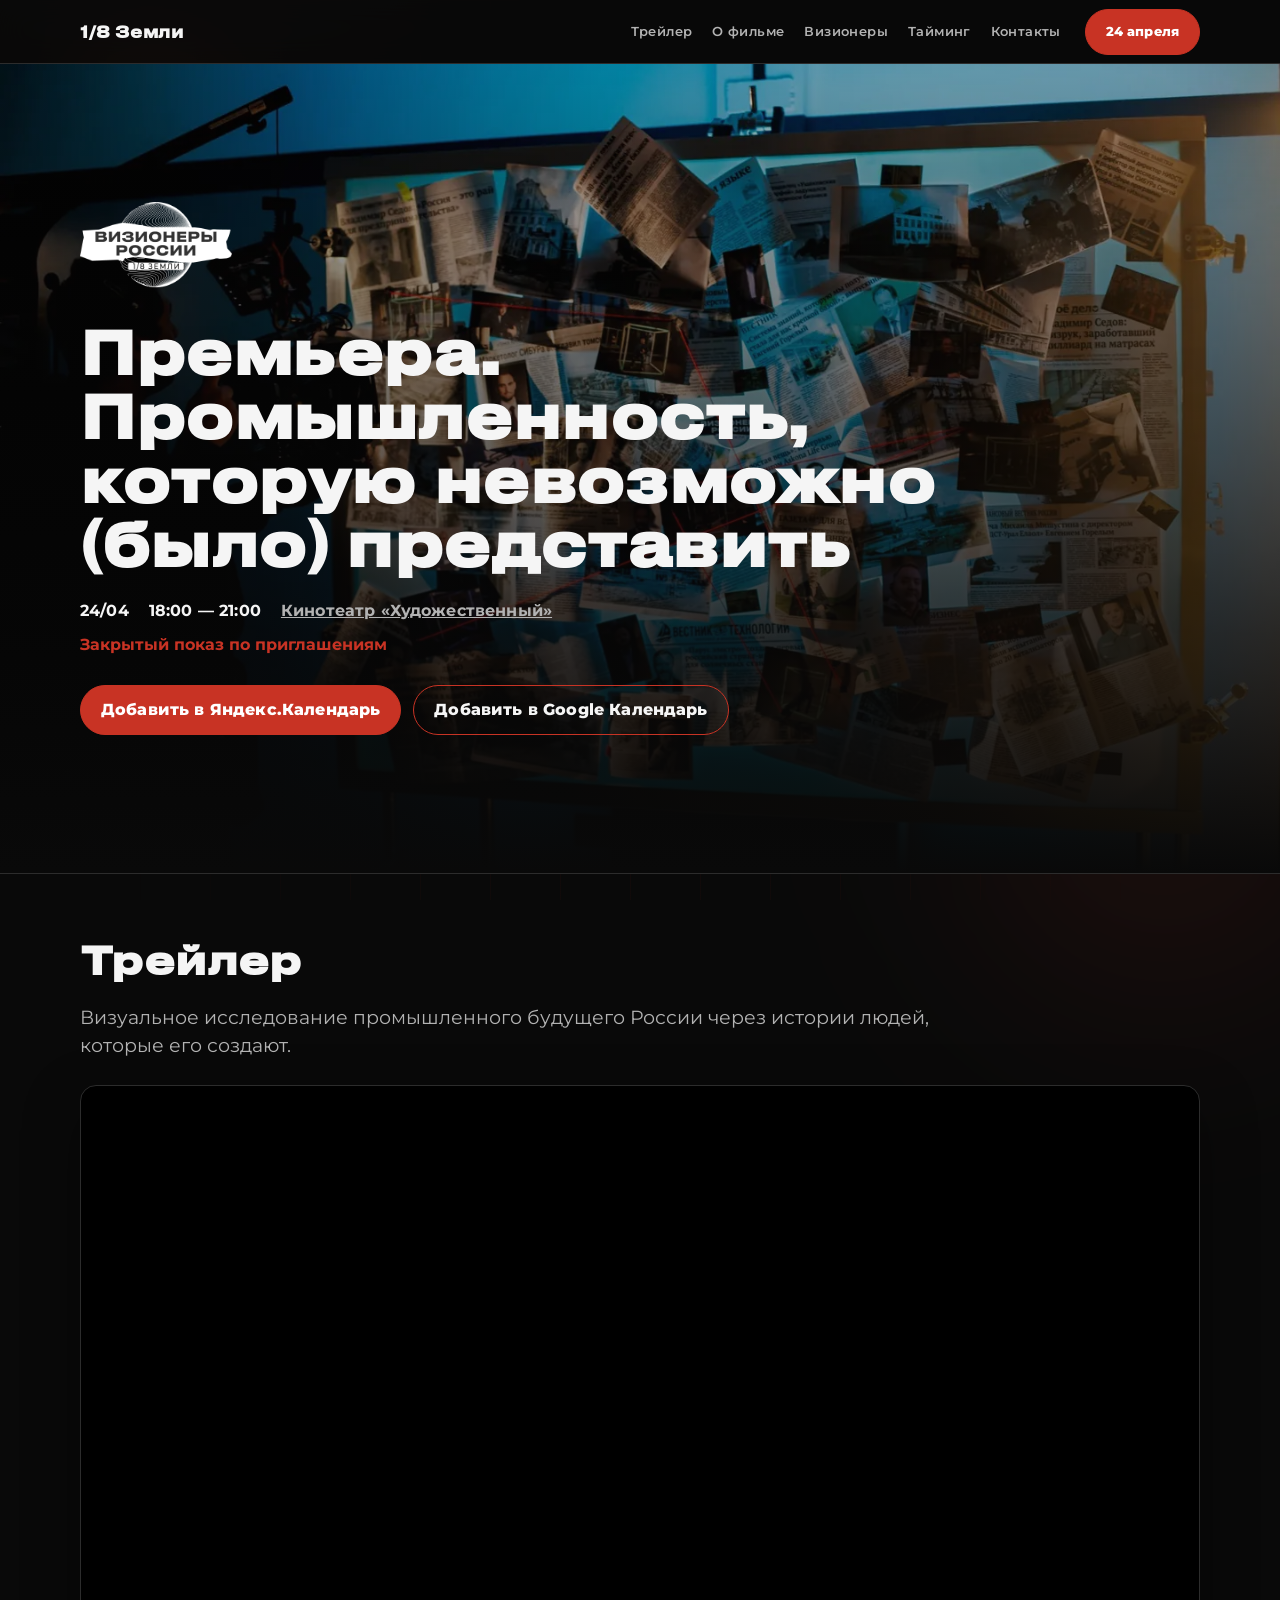
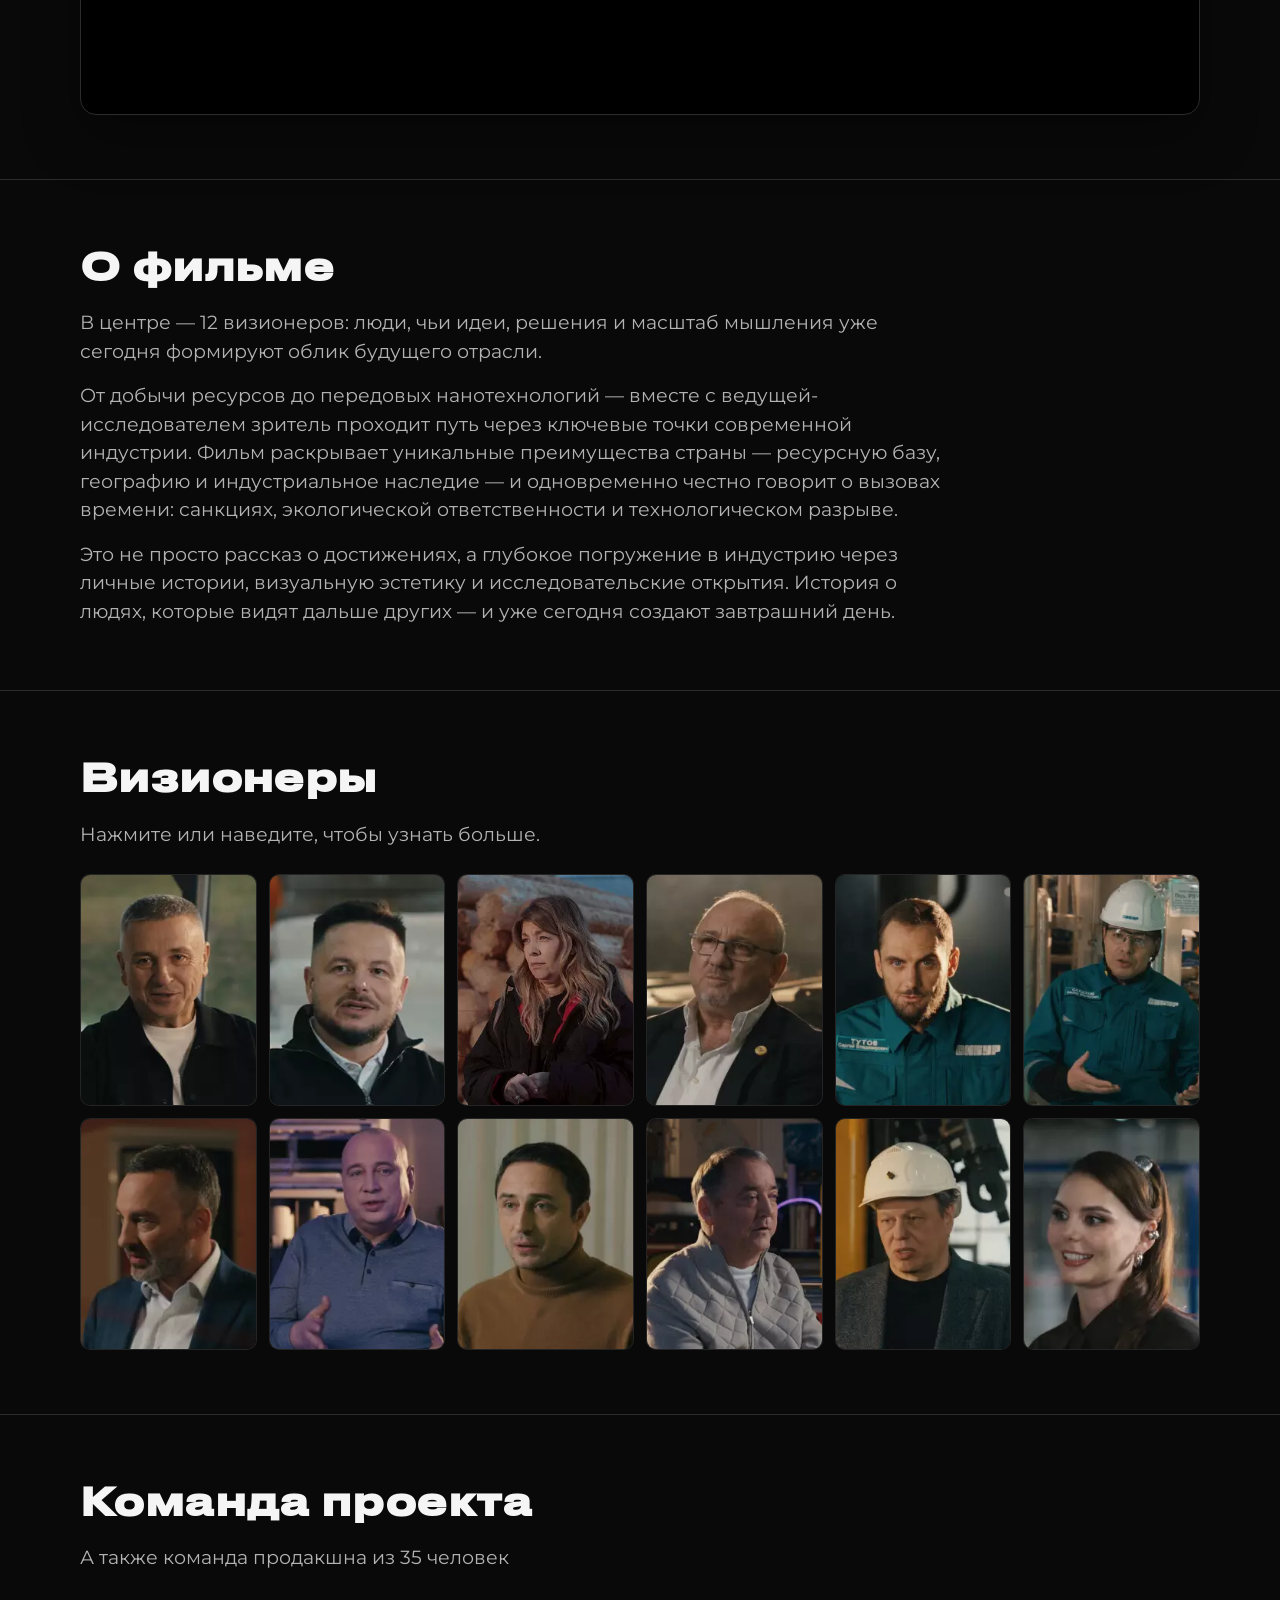
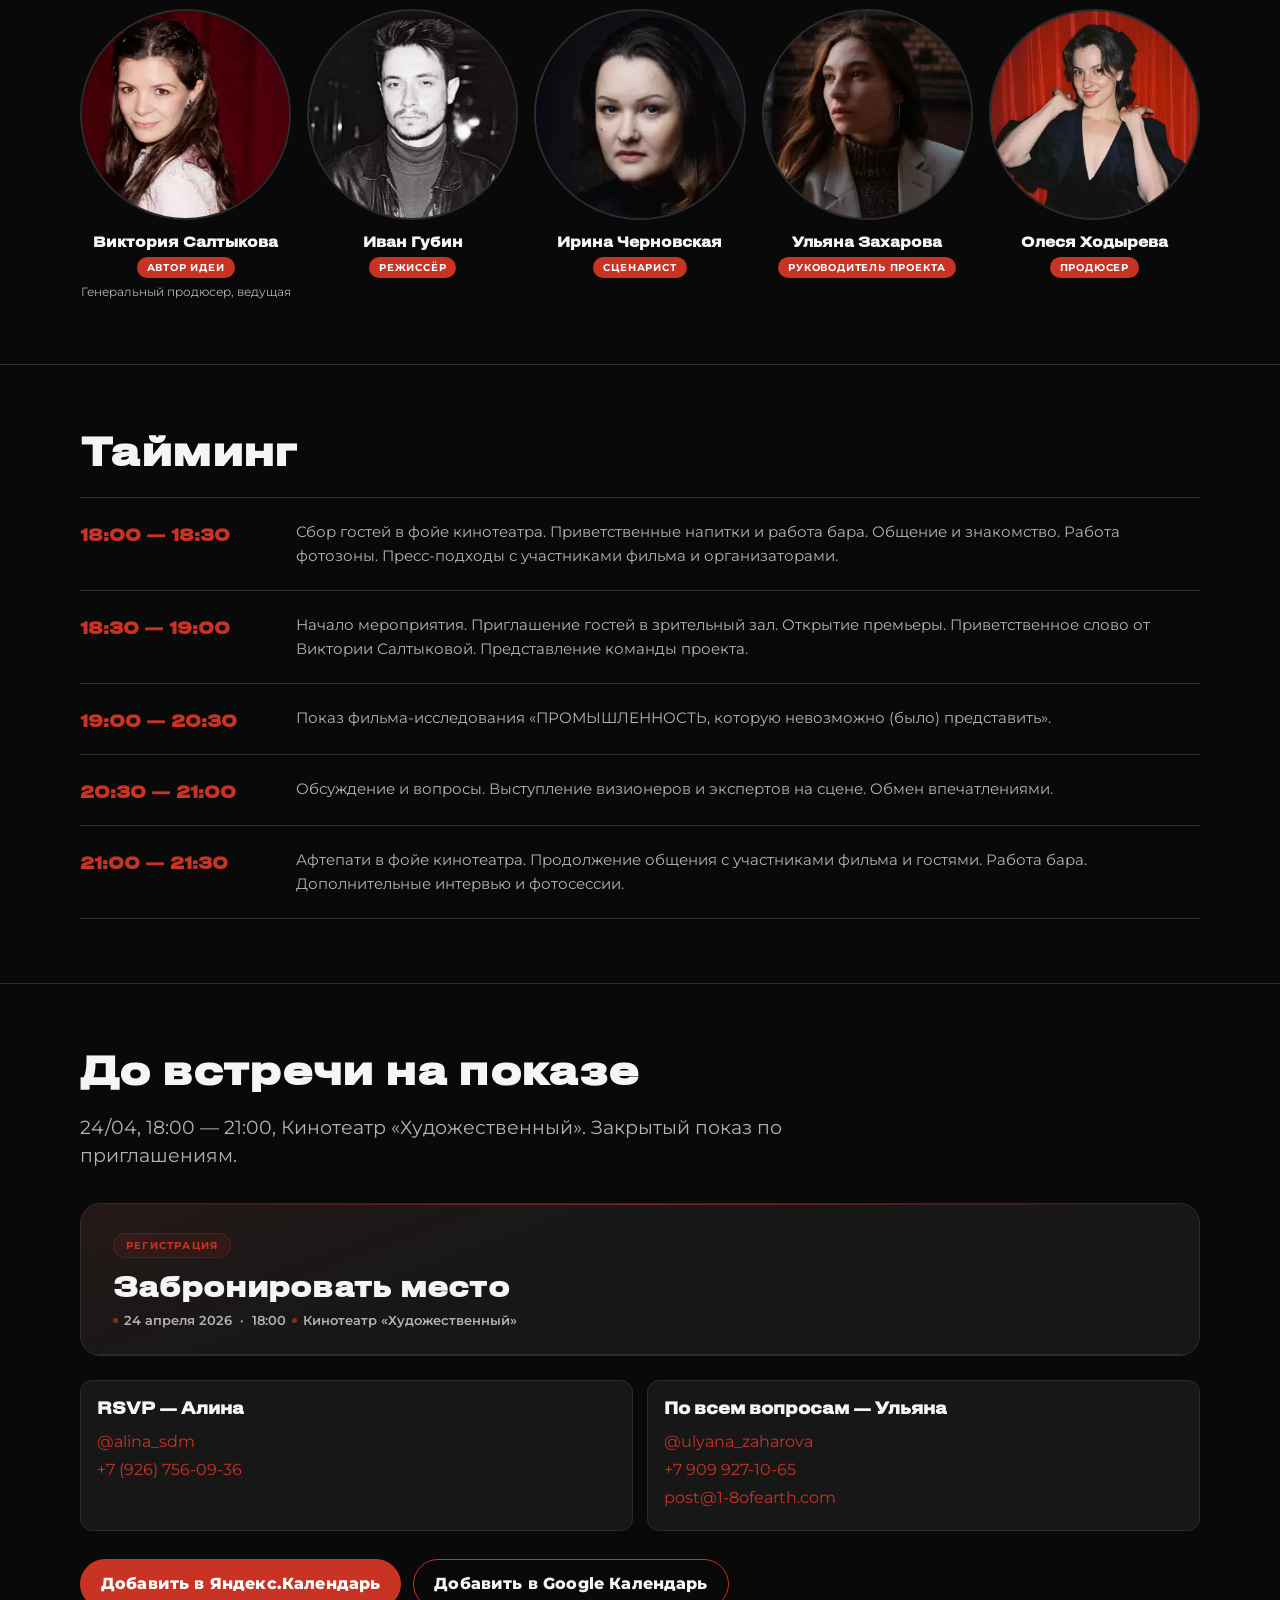
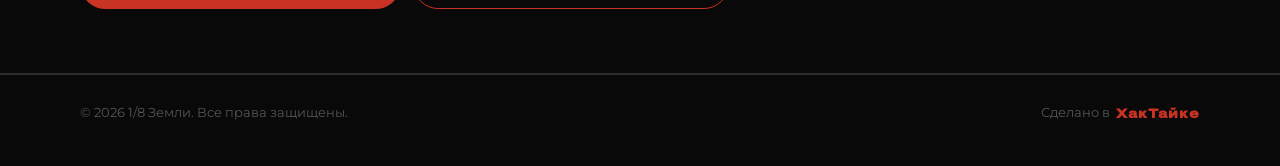
==== commit a19f96e8: "UPDATE: timepad" ====
--- a/index.html
+++ b/index.html
@@ -683,24 +683,37 @@
           </p>
 
           <!-- Timepad widget -->
-          <div class="timepad-wrap">
-            <div id="timepad-checkout" class="timepad-widget">
-              <!-- Timepad widget: вставьте код виджета сюда -->
-              <!-- <script src="https://timepad.ru/js/tpwf/loader/min/loader.js" data-timepad-widget-v2="event_register" data-timepad-event-id="YOUR_ID"></script> -->
-              <div class="timepad-placeholder">
-                <p>Виджет регистрации Timepad</p>
-                <p class="muted" style="font-size: 13px">
-                  Для подключения — замените кодом виджета Timepad с реальным ID
-                  события
-                </p>
-                <a
-                  class="btn"
-                  href="https://timepad.ru"
-                  target="_blank"
-                  rel="noopener noreferrer"
-                  style="margin-top: 12px; display: inline-block"
-                  >Timepad</a
+          <div class="timepad-outer">
+            <div class="timepad-outer__header">
+              <div class="timepad-outer__label">Регистрация</div>
+              <h3 class="timepad-outer__title">Забронировать место</h3>
+              <p class="timepad-outer__meta">
+                <span class="timepad-outer__dot"></span>24 апреля 2026
+                &nbsp;·&nbsp; 18:00
+                <span class="timepad-outer__dot"></span>Кинотеатр
+                «Художественный»
+              </p>
+            </div>
+            <div class="timepad-wrap">
+              <div id="timepad-checkout" class="timepad-widget">
+                <script
+                  type="text/javascript"
+                  async="async"
+                  defer="defer"
+                  charset="UTF-8"
+                  src="https://timepad.ru/js/tpwf/loader/min/loader.js"
+                  data-timepad-customized="375479"
+                  data-twf2s-event--id="3891968"
+                  data-timepad-widget-v2="event_register"
                 >
+                  (function() {
+                    return {
+                      "loadCSS": [
+                        "https://1-8-of-the-earth.vercel.app/timepad-widget-dark.css"
+                      ]
+                    };
+                  })();
+                </script>
               </div>
             </div>
           </div>
--- a/styles.css
+++ b/styles.css
@@ -619,23 +619,155 @@
   text-decoration: underline;
 }
 
+.timepad-outer {
+  margin: 32px 0 24px;
+  border-radius: 20px;
+  border: 1px solid #2c2c2c;
+  background:
+    linear-gradient(
+      160deg,
+      rgba(200, 51, 36, 0.07) 0%,
+      rgba(23, 23, 23, 0) 40%
+    ),
+    #171717;
+  overflow: hidden;
+  position: relative;
+}
+
+.timepad-outer::before {
+  content: "";
+  position: absolute;
+  top: 0;
+  left: 0;
+  right: 0;
+  height: 1px;
+  background: linear-gradient(
+    90deg,
+    transparent,
+    rgba(200, 51, 36, 0.6),
+    transparent
+  );
+  pointer-events: none;
+}
+
+.timepad-outer__header {
+  padding: 28px 32px 24px;
+  border-bottom: 1px solid #2c2c2c;
+  position: relative;
+}
+
+.timepad-outer__label {
+  display: inline-block;
+  font-size: 10px;
+  font-weight: 700;
+  letter-spacing: 0.12em;
+  text-transform: uppercase;
+  color: var(--accent);
+  background: rgba(200, 51, 36, 0.1);
+  border: 1px solid rgba(200, 51, 36, 0.25);
+  border-radius: 999px;
+  padding: 4px 12px;
+  margin-bottom: 12px;
+}
+
+.timepad-outer__title {
+  font-family: var(--font-heading);
+  font-size: clamp(18px, 2.5vw, 26px);
+  font-weight: 700;
+  color: var(--text);
+  margin: 0 0 10px;
+  line-height: 1.2;
+  letter-spacing: 0.01em;
+}
+
+.timepad-outer__meta {
+  display: flex;
+  align-items: center;
+  flex-wrap: wrap;
+  gap: 6px;
+  font-size: 13px;
+  color: var(--muted);
+  font-weight: 600;
+  margin: 0;
+}
+
+.timepad-outer__dot {
+  display: inline-block;
+  width: 5px;
+  height: 5px;
+  border-radius: 50%;
+  background: var(--accent);
+  opacity: 0.7;
+  flex-shrink: 0;
+}
+
 .timepad-wrap {
-  margin: 32px 0 24px;
-}
-
-.timepad-placeholder {
-  border: 1px dashed var(--line);
-  border-radius: 12px;
-  padding: 32px 24px;
-  text-align: center;
-  color: var(--muted);
+  padding: 0;
+}
+
+.timepad-widget {
+  display: block;
+}
+
+/* ── Timepad dark theme override (best-effort, iframe may block) ── */
+#timepad-checkout,
+#timepad-checkout .twf2-widget,
+#timepad-checkout .twf2s-wrap,
+#timepad-checkout .twf2s-page {
+  background: transparent !important;
+  color: var(--text) !important;
+  font-family: var(--font-body) !important;
+}
+
+@media (max-width: 640px) {
+  .timepad-outer__header {
+    padding: 20px 20px 18px;
+  }
 }
 
 footer {
   padding: 28px 0 44px;
-  color: #8f8f8f;
-  font-size: 14px;
   font-family: var(--font-body);
+  border-top: 1px solid var(--line);
+}
+
+.footer-inner {
+  display: flex;
+  align-items: center;
+  justify-content: space-between;
+  flex-wrap: wrap;
+  gap: 12px;
+}
+
+.footer-copy {
+  margin: 0;
+  color: #555;
+  font-size: 13px;
+}
+
+.footer-hacktaika {
+  display: flex;
+  align-items: center;
+  gap: 6px;
+  text-decoration: none;
+  transition: opacity 0.2s;
+}
+
+.footer-hacktaika:hover {
+  opacity: 0.7;
+}
+
+.footer-made {
+  color: #555;
+  font-size: 13px;
+}
+
+.footer-brand {
+  font-family: var(--font-heading);
+  font-size: 12px;
+  font-weight: 700;
+  letter-spacing: 0.08em;
+  color: var(--accent);
 }
 
 .reveal {
@@ -716,7 +848,7 @@
 
 @media (max-width: 640px) {
   .hero-logo {
-    height: 48px;
+    height: 56px;
   }
 
   body {
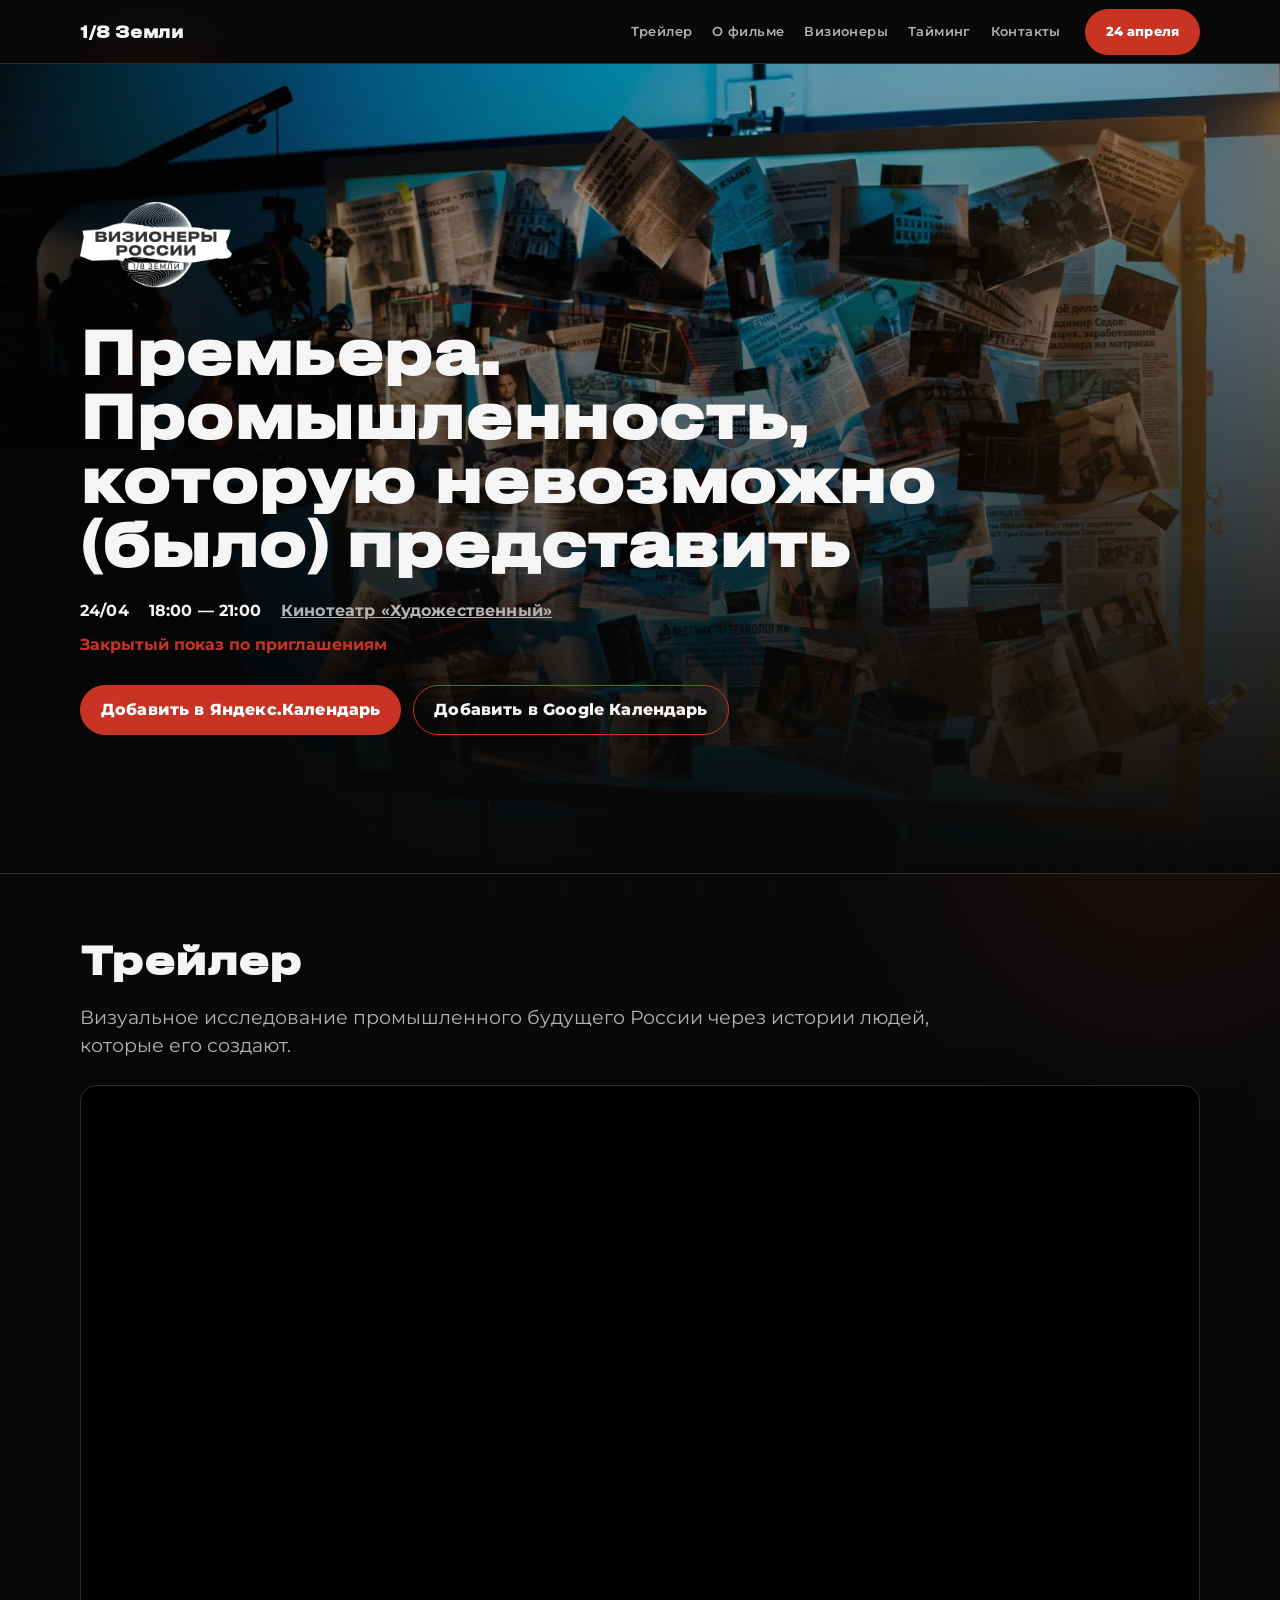
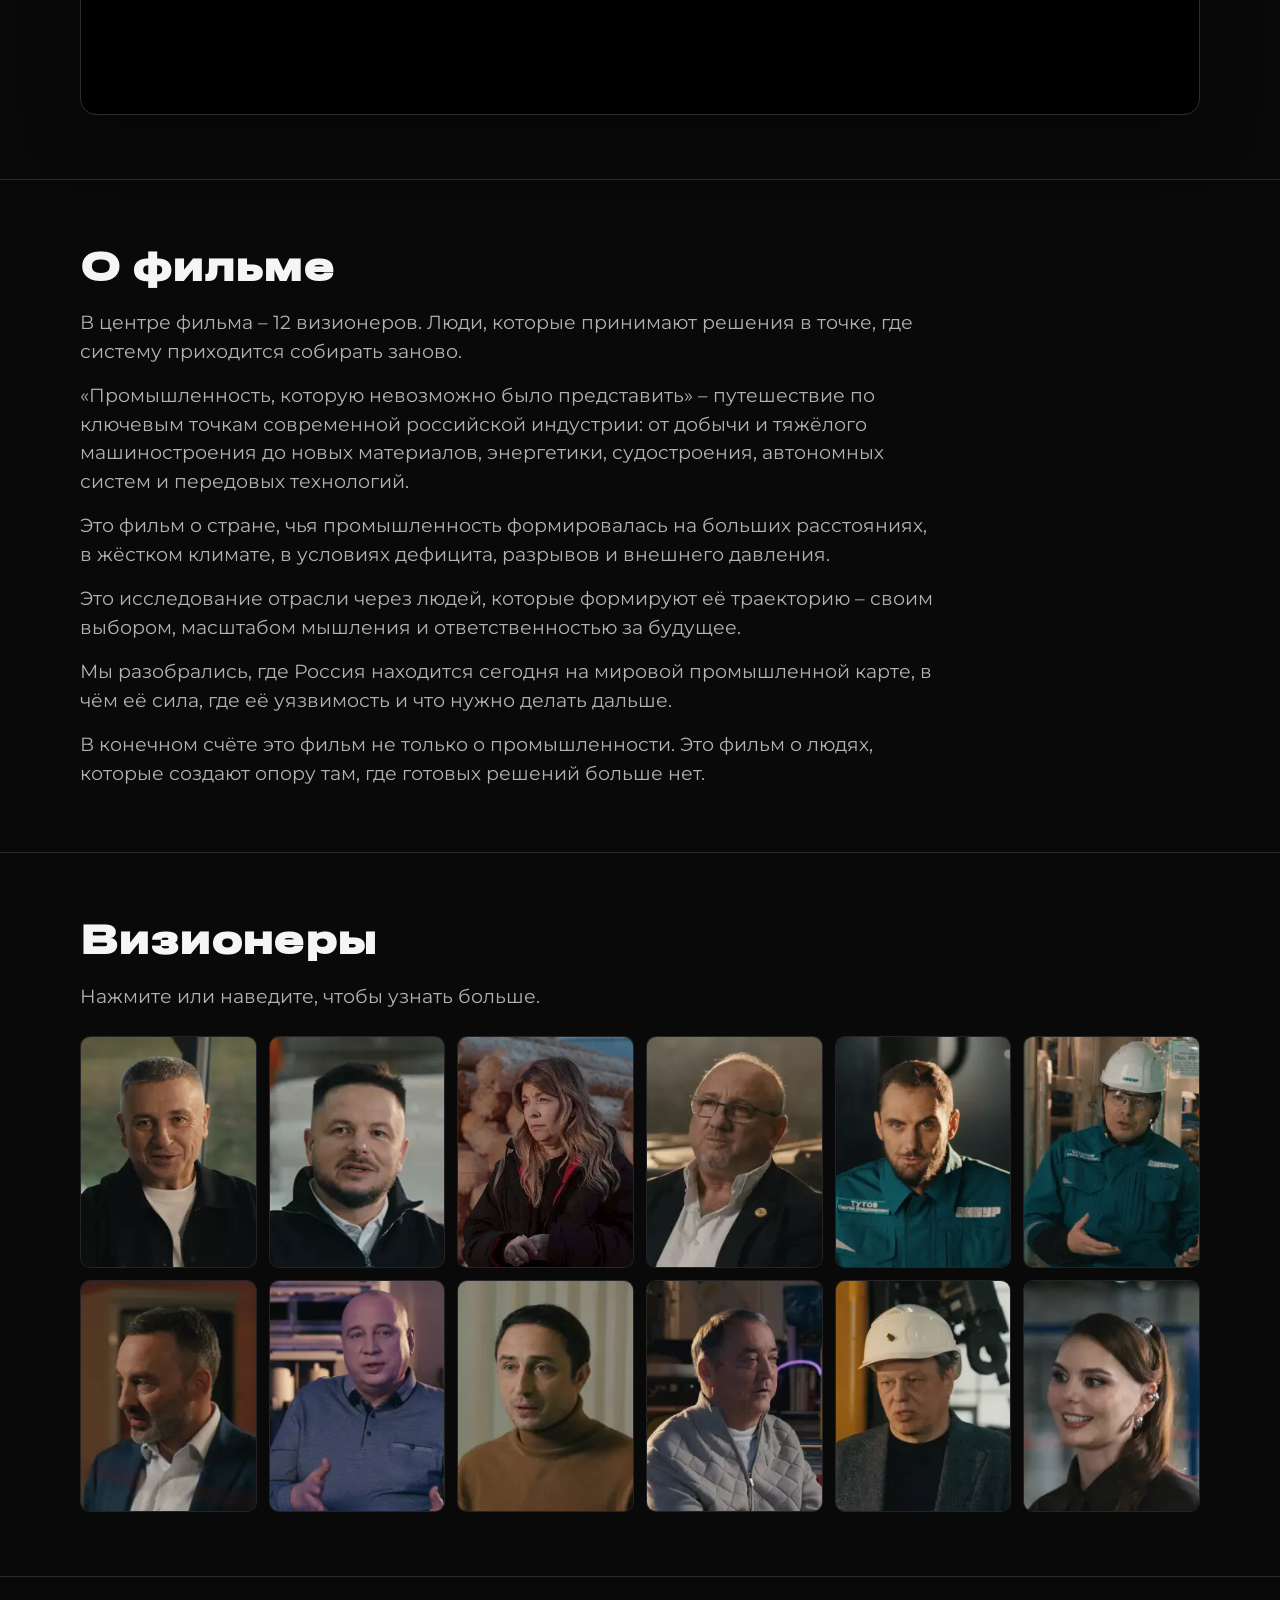
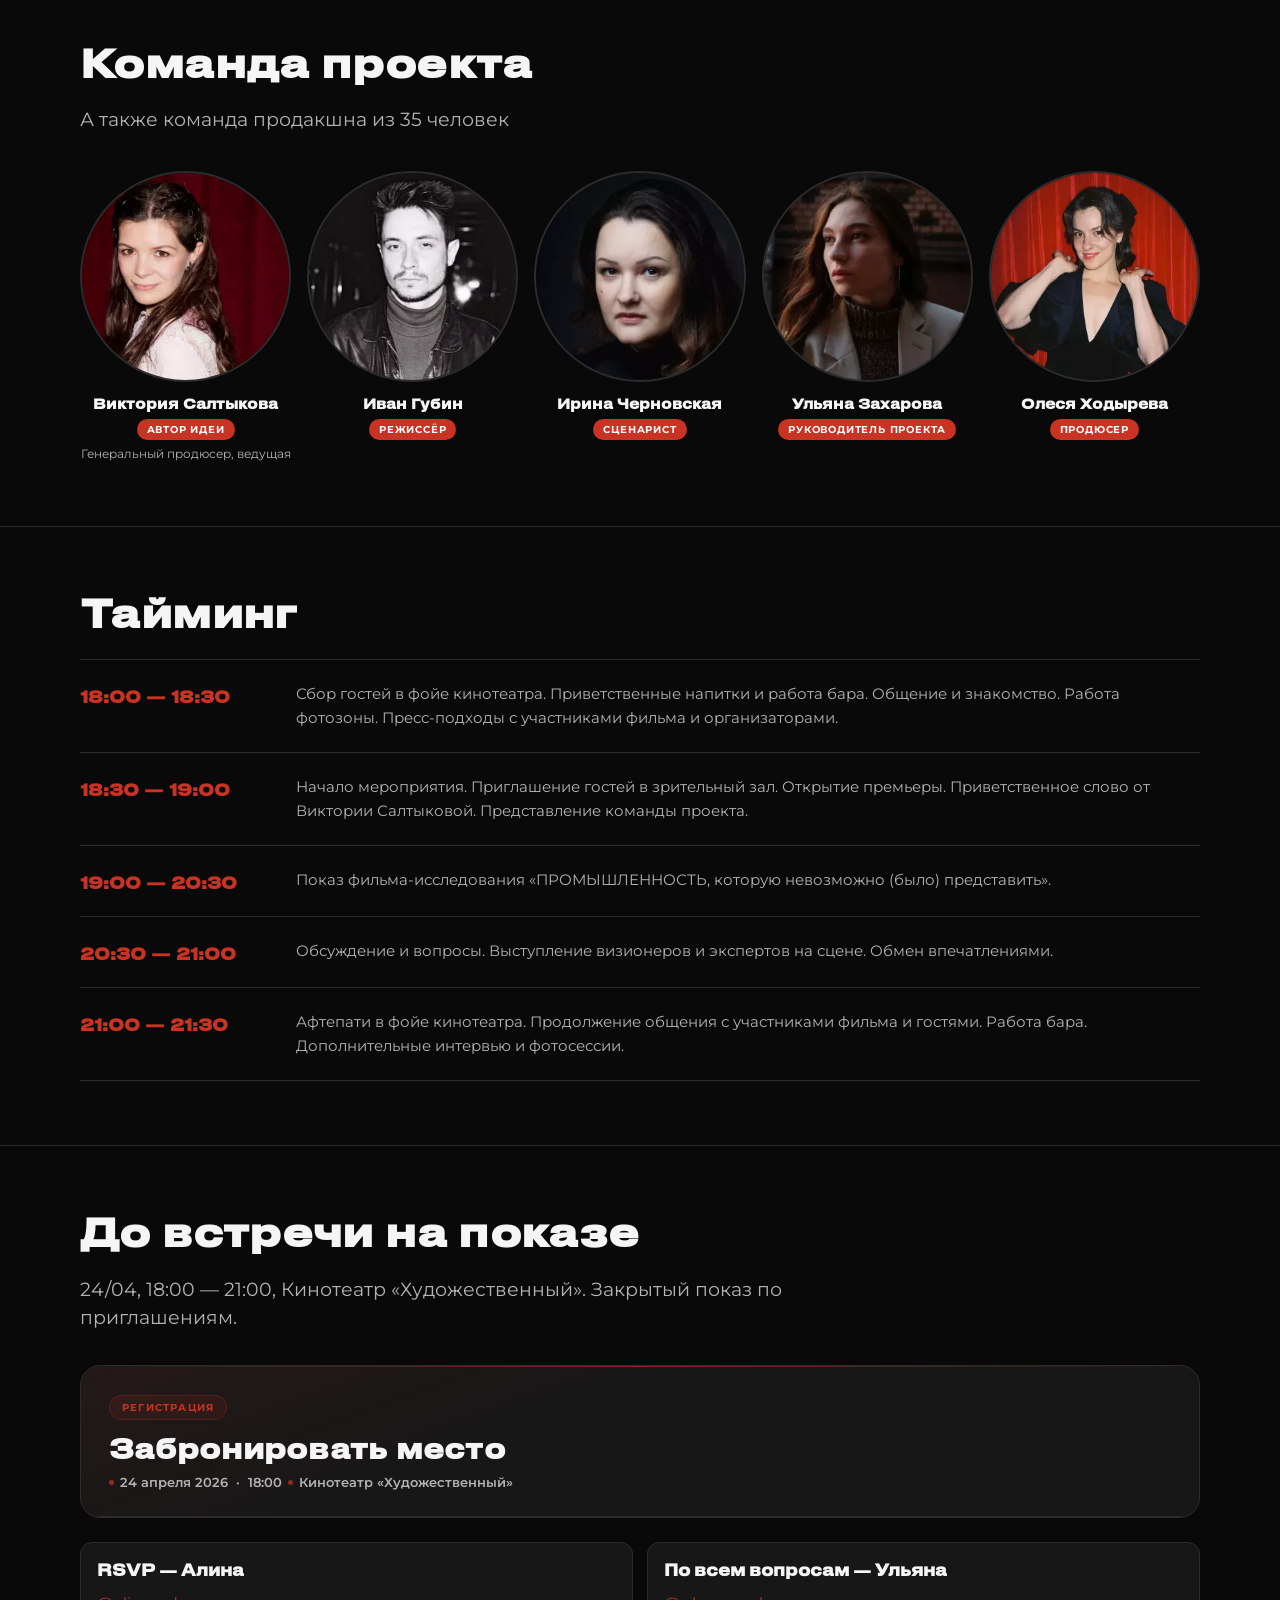
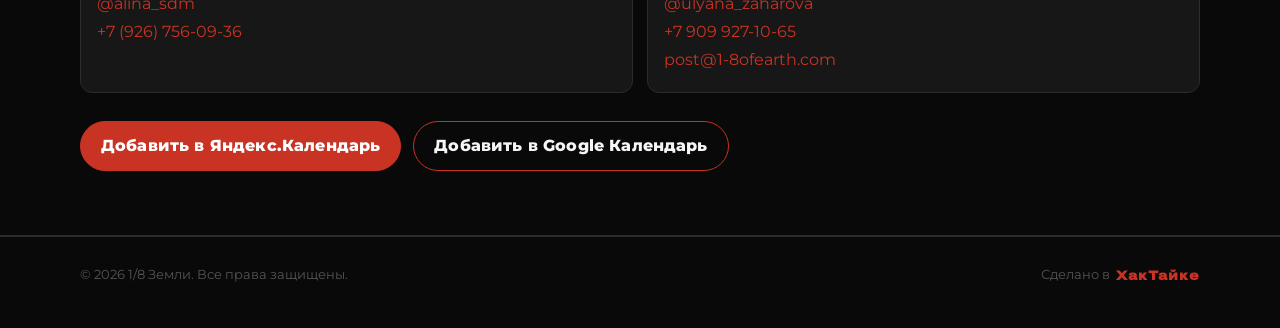
==== commit b3661948: "UPDATE: text for film" ====
--- a/index.html
+++ b/index.html
@@ -288,24 +288,39 @@
           <h2>О фильме</h2>
           <div class="about-text lead">
             <p>
-              В центре — 12 визионеров: люди, чьи идеи, решения и масштаб
-              мышления уже сегодня формируют облик будущего отрасли.
+              В центре фильма – 12 визионеров. Люди, которые принимают решения в
+              точке, где систему приходится собирать заново.
             </p>
 
             <p>
-              От добычи ресурсов до передовых нанотехнологий — вместе с
-              ведущей-исследователем зритель проходит путь через ключевые точки
-              современной индустрии. Фильм раскрывает уникальные преимущества
-              страны — ресурсную базу, географию и индустриальное наследие — и
-              одновременно честно говорит о вызовах времени: санкциях,
-              экологической ответственности и технологическом разрыве.
+              «Промышленность, которую невозможно было представить» –
+              путешествие по ключевым точкам современной российской индустрии:
+              от добычи и тяжёлого машиностроения до новых материалов,
+              энергетики, судостроения, автономных систем и передовых
+              технологий.
             </p>
 
             <p>
-              Это не просто рассказ о достижениях, а глубокое погружение в
-              индустрию через личные истории, визуальную эстетику и
-              исследовательские открытия. История о людях, которые видят дальше
-              других — и уже сегодня создают завтрашний день.
+              Это фильм о стране, чья промышленность формировалась на больших
+              расстояниях, в жёстком климате, в условиях дефицита, разрывов и
+              внешнего давления.
+            </p>
+
+            <p>
+              Это исследование отрасли через людей, которые формируют её
+              траекторию – своим выбором, масштабом мышления и ответственностью
+              за будущее.
+            </p>
+
+            <p>
+              Мы разобрались, где Россия находится сегодня на мировой
+              промышленной карте, в чём её сила, где её уязвимость и что нужно
+              делать дальше.
+            </p>
+
+            <p>
+              В конечном счёте это фильм не только о промышленности. Это фильм о
+              людях, которые создают опору там, где готовых решений больше нет.
             </p>
           </div>
         </div>
--- a/styles.css
+++ b/styles.css
@@ -373,7 +373,7 @@
 .visionary-collage-grid {
   margin-top: 24px;
   display: grid;
-  grid-template-columns: repeat(6, minmax(0, 1fr));
+  grid-template-columns: repeat(auto-fill, minmax(160px, 1fr));
   gap: 12px;
 }
 
@@ -387,6 +387,7 @@
 }
 
 .visionary-portrait {
+  pointer-events: none;
   width: 100%;
   height: 230px;
   object-fit: cover;
@@ -651,7 +652,7 @@
 }
 
 .timepad-outer__header {
-  padding: 28px 32px 24px;
+  padding: 28px 28px 24px;
   border-bottom: 1px solid #2c2c2c;
   position: relative;
 }
@@ -721,7 +722,7 @@
 
 @media (max-width: 640px) {
   .timepad-outer__header {
-    padding: 20px 20px 18px;
+    padding: 20px 28px 18px;
   }
 }
 
@@ -784,9 +785,6 @@
 }
 
 @media (max-width: 1024px) {
-  .visionary-collage-grid {
-    grid-template-columns: repeat(4, minmax(0, 1fr));
-  }
   .header-nav {
     gap: 14px;
   }
@@ -798,10 +796,6 @@
 @media (max-width: 900px) {
   .contacts {
     grid-template-columns: 1fr;
-  }
-
-  .visionary-collage-grid {
-    grid-template-columns: repeat(3, minmax(0, 1fr));
   }
 
   .visionary-portrait {
@@ -883,20 +877,48 @@
     font-size: 13px;
   }
   .visionary-collage-grid {
-    grid-template-columns: repeat(2, minmax(0, 1fr));
+    grid-template-columns: repeat(2, 1fr);
     gap: 8px;
   }
+  .visionary-item {
+    min-height: 180px;
+  }
+  .visionary-item:hover .visionary-card {
+    opacity: 0;
+    transform: translateY(8px);
+    pointer-events: none;
+  }
+  .visionary-card {
+    inset: auto;
+    bottom: 0;
+    left: 0;
+    right: 0;
+    justify-content: flex-start;
+    max-height: 0;
+    overflow: hidden;
+    transform: none;
+    opacity: 1;
+    padding: 0 10px;
+    transition:
+      max-height 0.35s ease,
+      padding 0.35s ease;
+  }
+  .visionary-item.is-open .visionary-card {
+    max-height: 280px;
+    padding: 12px 10px;
+    opacity: 1;
+    transform: none;
+    pointer-events: auto;
+  }
   .visionary-portrait {
-    height: 160px;
-  }
-  .visionary-card {
-    padding: 12px 10px;
+    height: 180px !important;
   }
   .visionary-card h3 {
     font-size: 11px;
   }
   .vis-vision {
-    display: none;
+    font-size: 9px;
+    display: block;
   }
   .timing-item-flat {
     grid-template-columns: 1fr;
@@ -944,11 +966,11 @@
 }
 
 @media (max-width: 400px) {
-  .visionary-collage-grid {
-    grid-template-columns: repeat(2, minmax(0, 1fr));
-  }
   .visionary-portrait {
     height: 140px;
+  }
+  .visionary-item.is-open .visionary-card {
+    max-height: 300px;
   }
   .team-grid {
     grid-template-columns: repeat(2, minmax(0, 1fr));
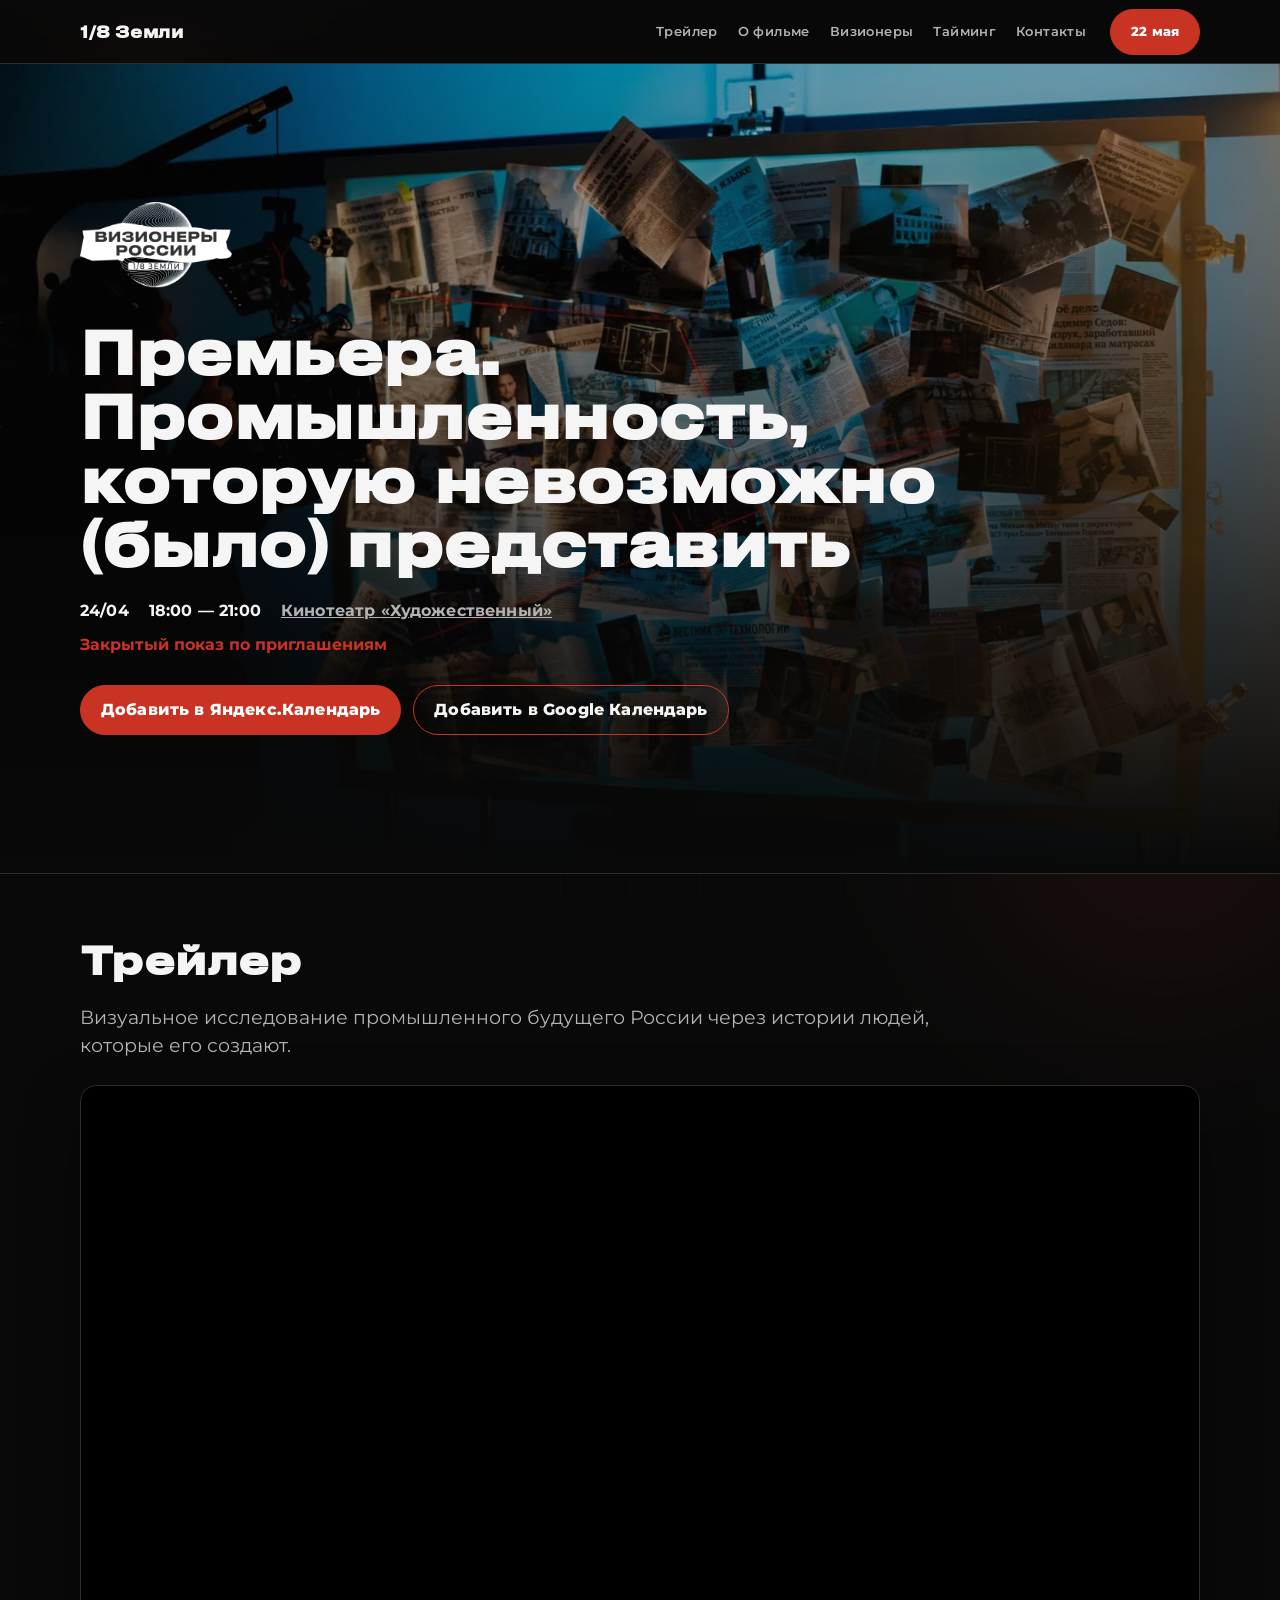
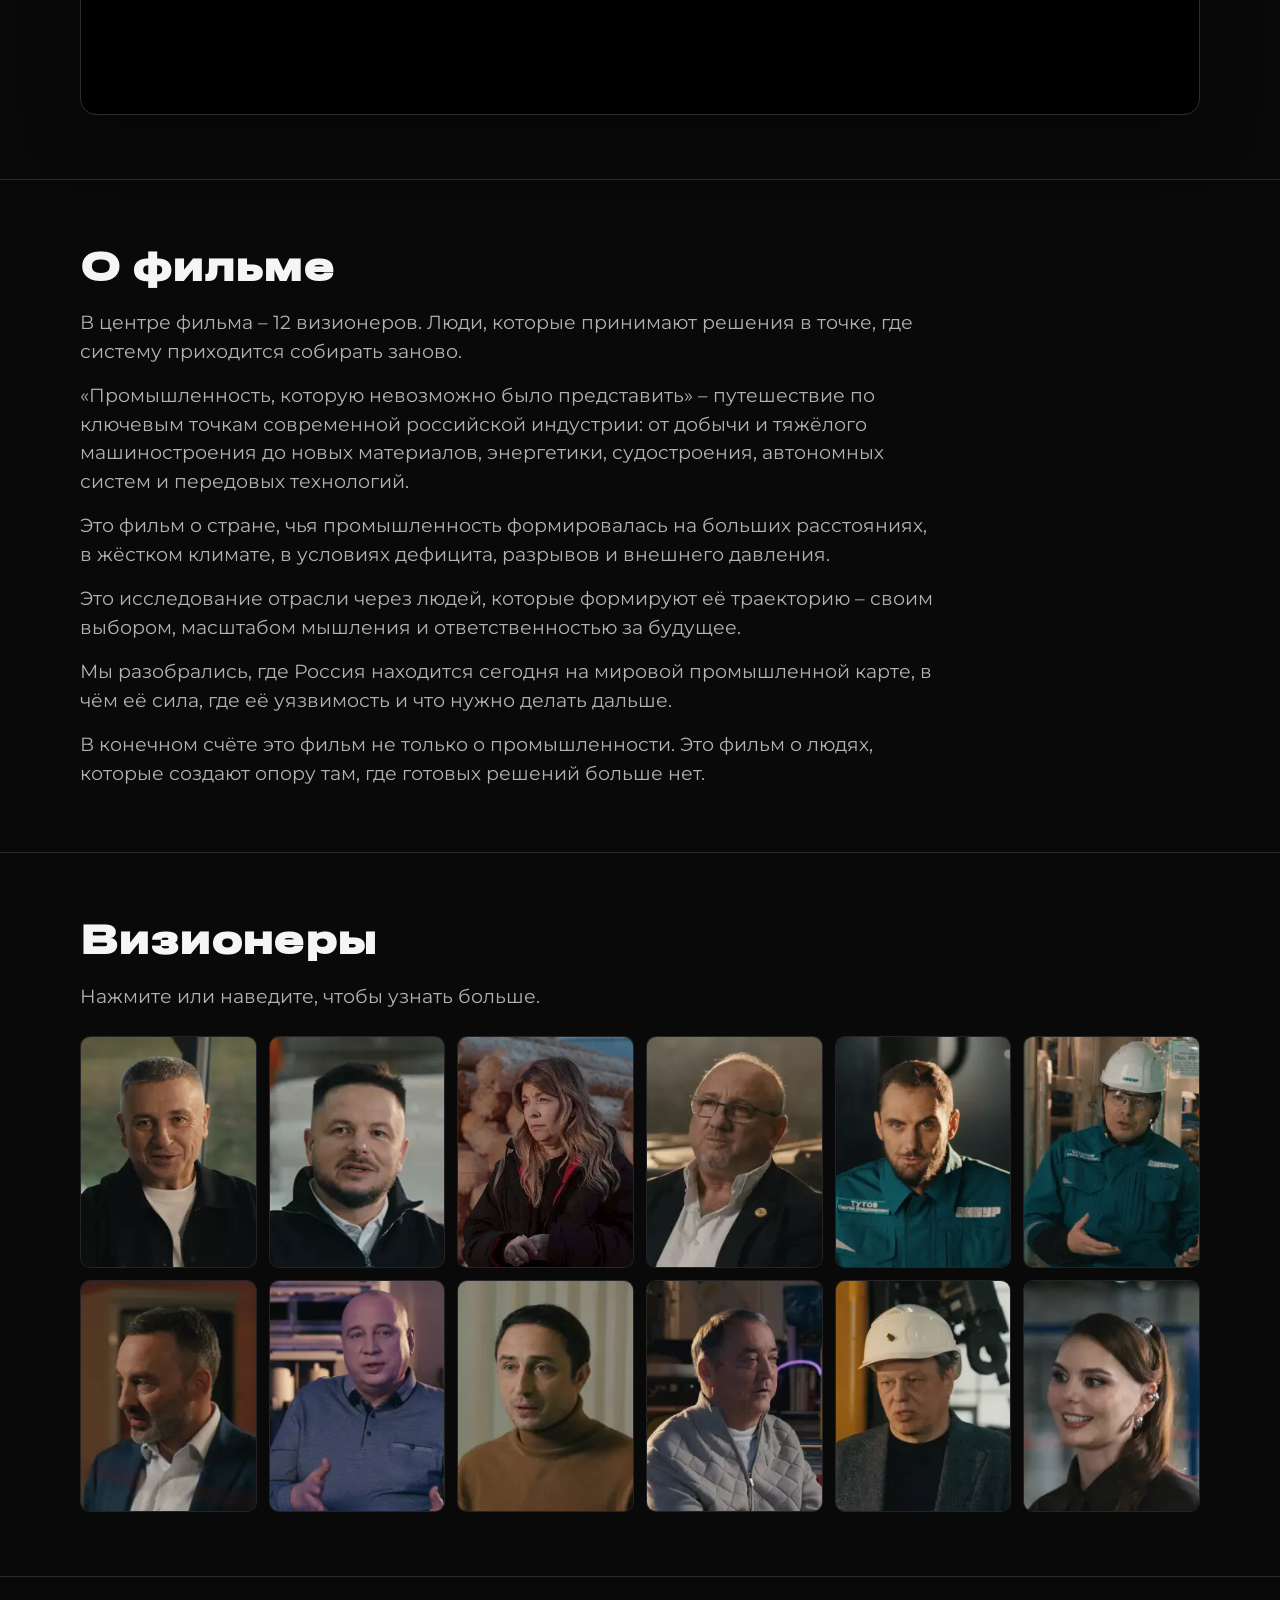
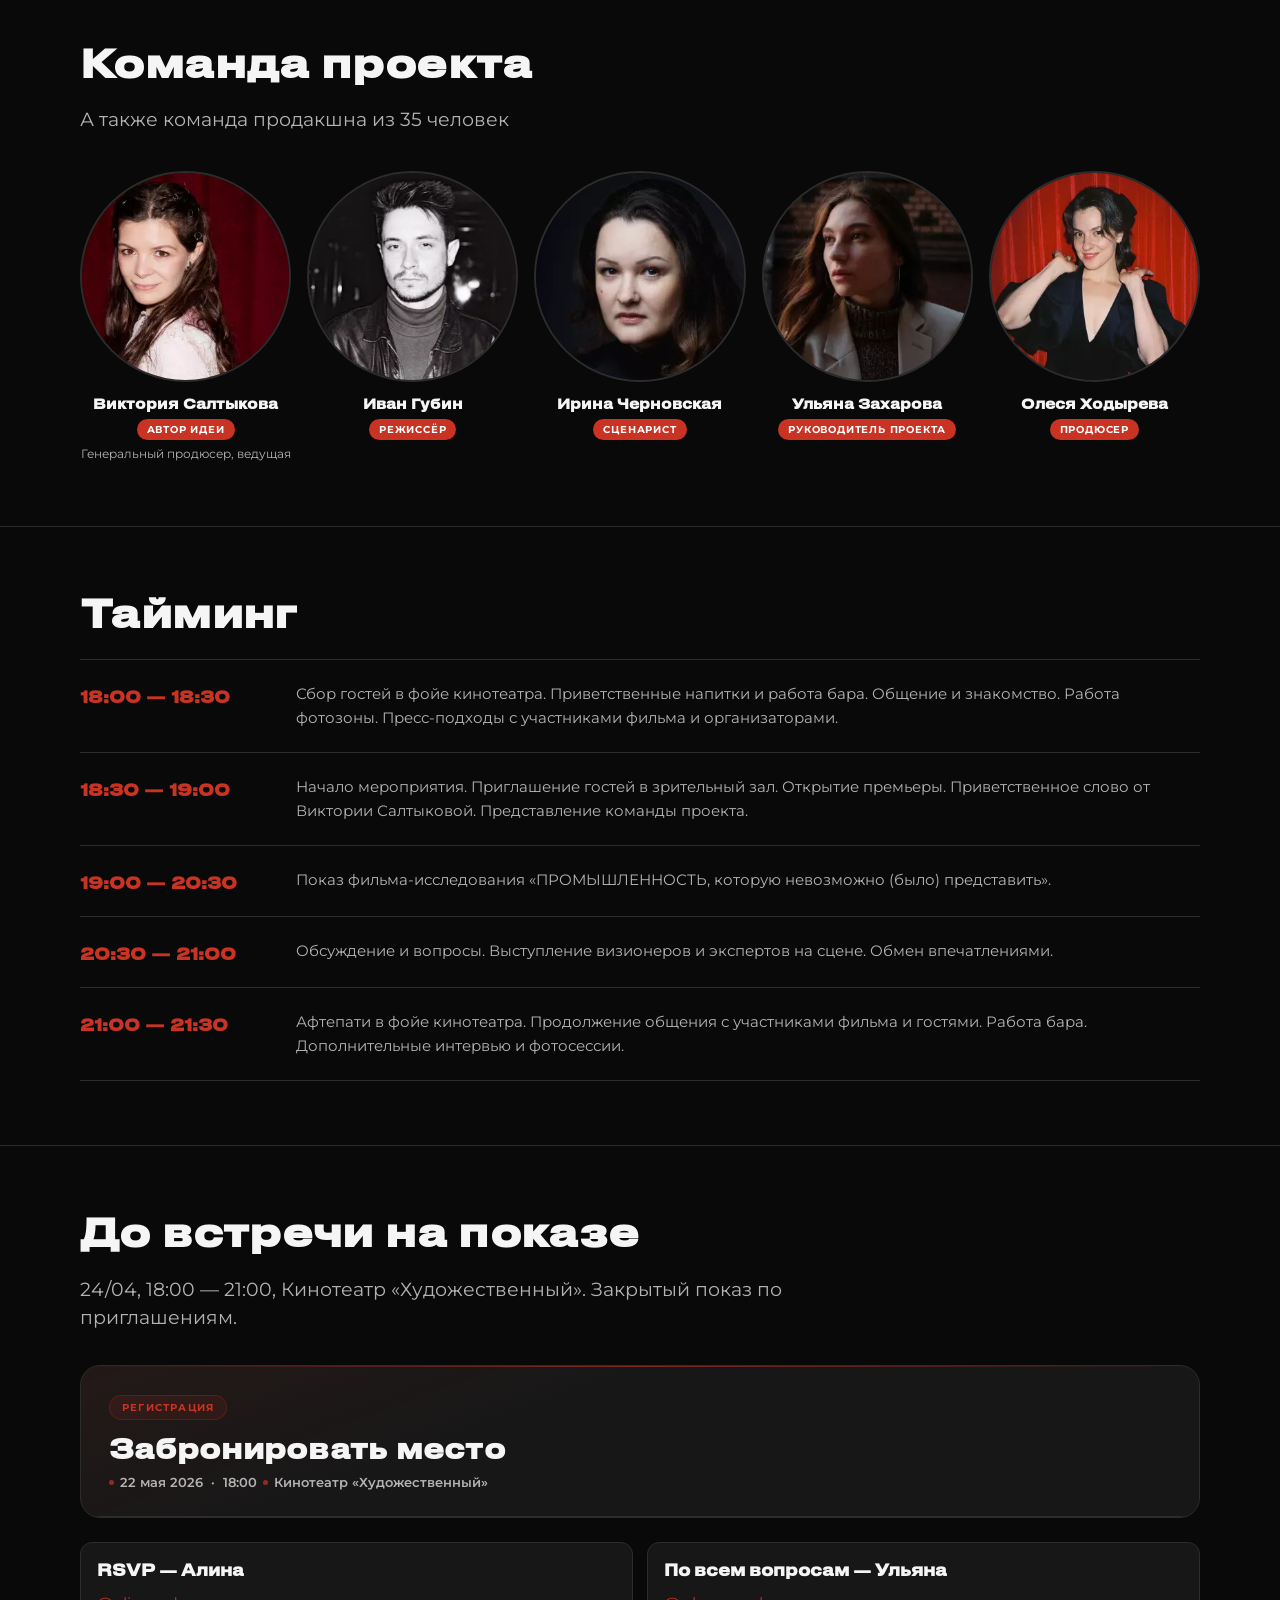
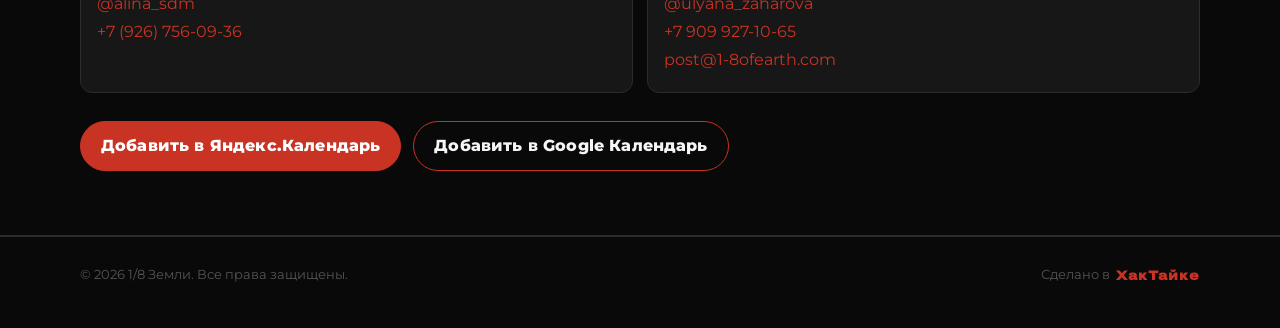
==== commit 2945dde2: "UPDATE: date start" ====
--- a/index.html
+++ b/index.html
@@ -4,10 +4,10 @@
     <meta charset="UTF-8" />
     <meta name="viewport" content="width=device-width, initial-scale=1.0" />
 
-    <title>1/8 Земли: Визионеры России — Закрытый показ 24 апреля 2026</title>
+    <title>1/8 Земли: Визионеры России — Закрытый показ 22 мая 2026</title>
     <meta
       name="description"
-      content="Закрытый показ фильма-исследования «1/8 Земли: Визионеры России. Промышленность, которую невозможно (было) представить». 24 апреля 2026, 18:00–21:00, Кинотеатр «Художественный», Москва."
+      content="Закрытый показ фильма-исследования «1/8 Земли: Визионеры России. Промышленность, которую невозможно (было) представить». 22 мая 2026, 18:00–21:00, Кинотеатр «Художественный», Москва."
     />
     <meta
       name="keywords"
@@ -22,11 +22,11 @@
     <meta property="og:site_name" content="1/8 Земли" />
     <meta
       property="og:title"
-      content="1/8 Земли: Визионеры России — Закрытый показ 24 апреля 2026"
+      content="1/8 Земли: Визионеры России — Закрытый показ 22 мая 2026"
     />
     <meta
       property="og:description"
-      content="Фильм-исследование о людях, которые формируют промышленное будущее России. Закрытый показ по приглашениям — 24 апреля, Кинотеатр «Художественный»."
+      content="Фильм-исследование о людях, которые формируют промышленное будущее России. Закрытый показ по приглашениям — 22 мая, Кинотеатр «Художественный»."
     />
     <meta
       property="og:image"
@@ -56,11 +56,11 @@
     <meta name="twitter:card" content="summary_large_image" />
     <meta
       name="twitter:title"
-      content="1/8 Земли: Визионеры России — Закрытый показ 24 апреля 2026"
+      content="1/8 Земли: Визионеры России — Закрытый показ 22 мая 2026"
     />
     <meta
       name="twitter:description"
-      content="Фильм-исследование о людях, которые формируют промышленное будущее России. Закрытый показ по приглашениям — 24 апреля, Кинотеатр «Художественный»."
+      content="Фильм-исследование о людях, которые формируют промышленное будущее России. Закрытый показ по приглашениям — 22 мая, Кинотеатр «Художественный»."
     />
     <meta
       name="twitter:image"
@@ -201,7 +201,7 @@
           href="https://calendar.yandex.ru/event/3012415913?applyToFuture=0&event_date=2026-04-24T16%3A00%3A00&layerId=18800113&show_date=2026-04-24"
           target="_blank"
           rel="noopener noreferrer"
-          >24 апреля</a
+          >22 мая</a
         >
         <button
           class="burger"
@@ -703,7 +703,7 @@
               <div class="timepad-outer__label">Регистрация</div>
               <h3 class="timepad-outer__title">Забронировать место</h3>
               <p class="timepad-outer__meta">
-                <span class="timepad-outer__dot"></span>24 апреля 2026
+                <span class="timepad-outer__dot"></span>22 мая 2026
                 &nbsp;·&nbsp; 18:00
                 <span class="timepad-outer__dot"></span>Кинотеатр
                 «Художественный»
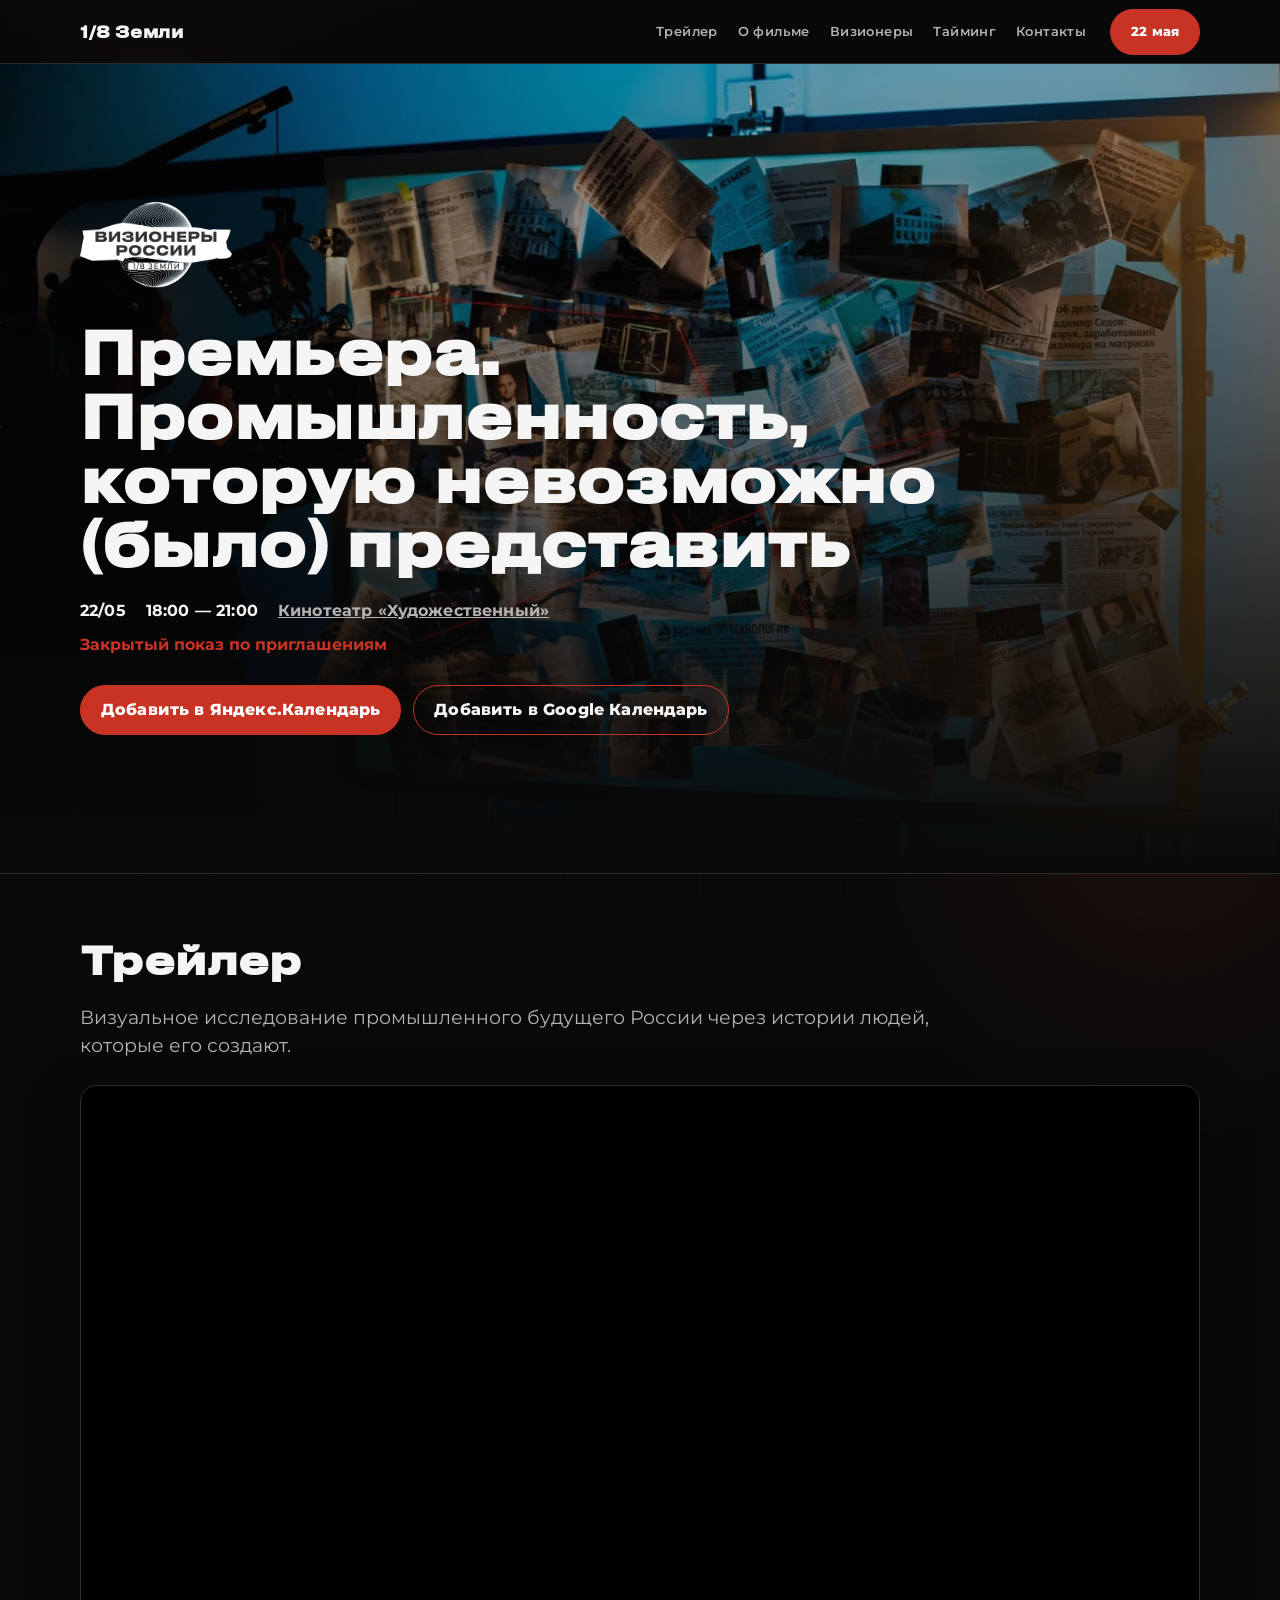
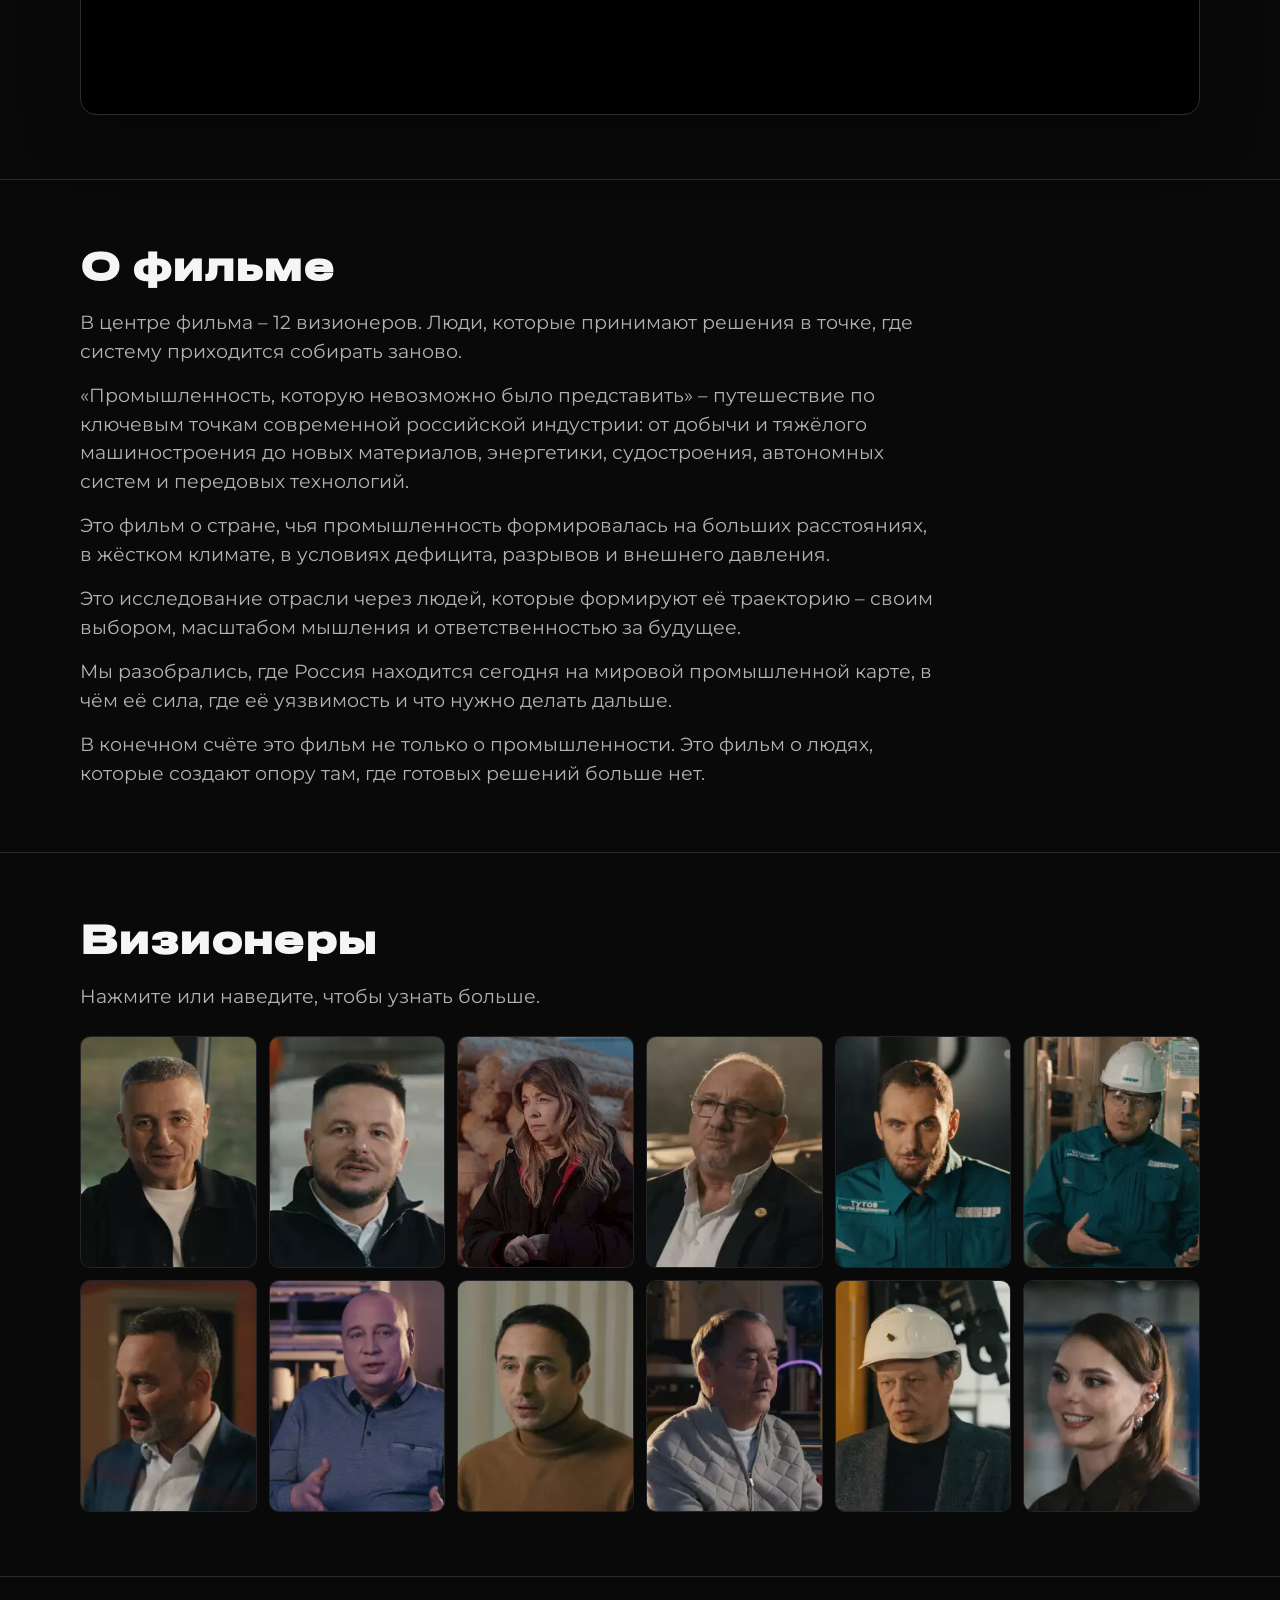
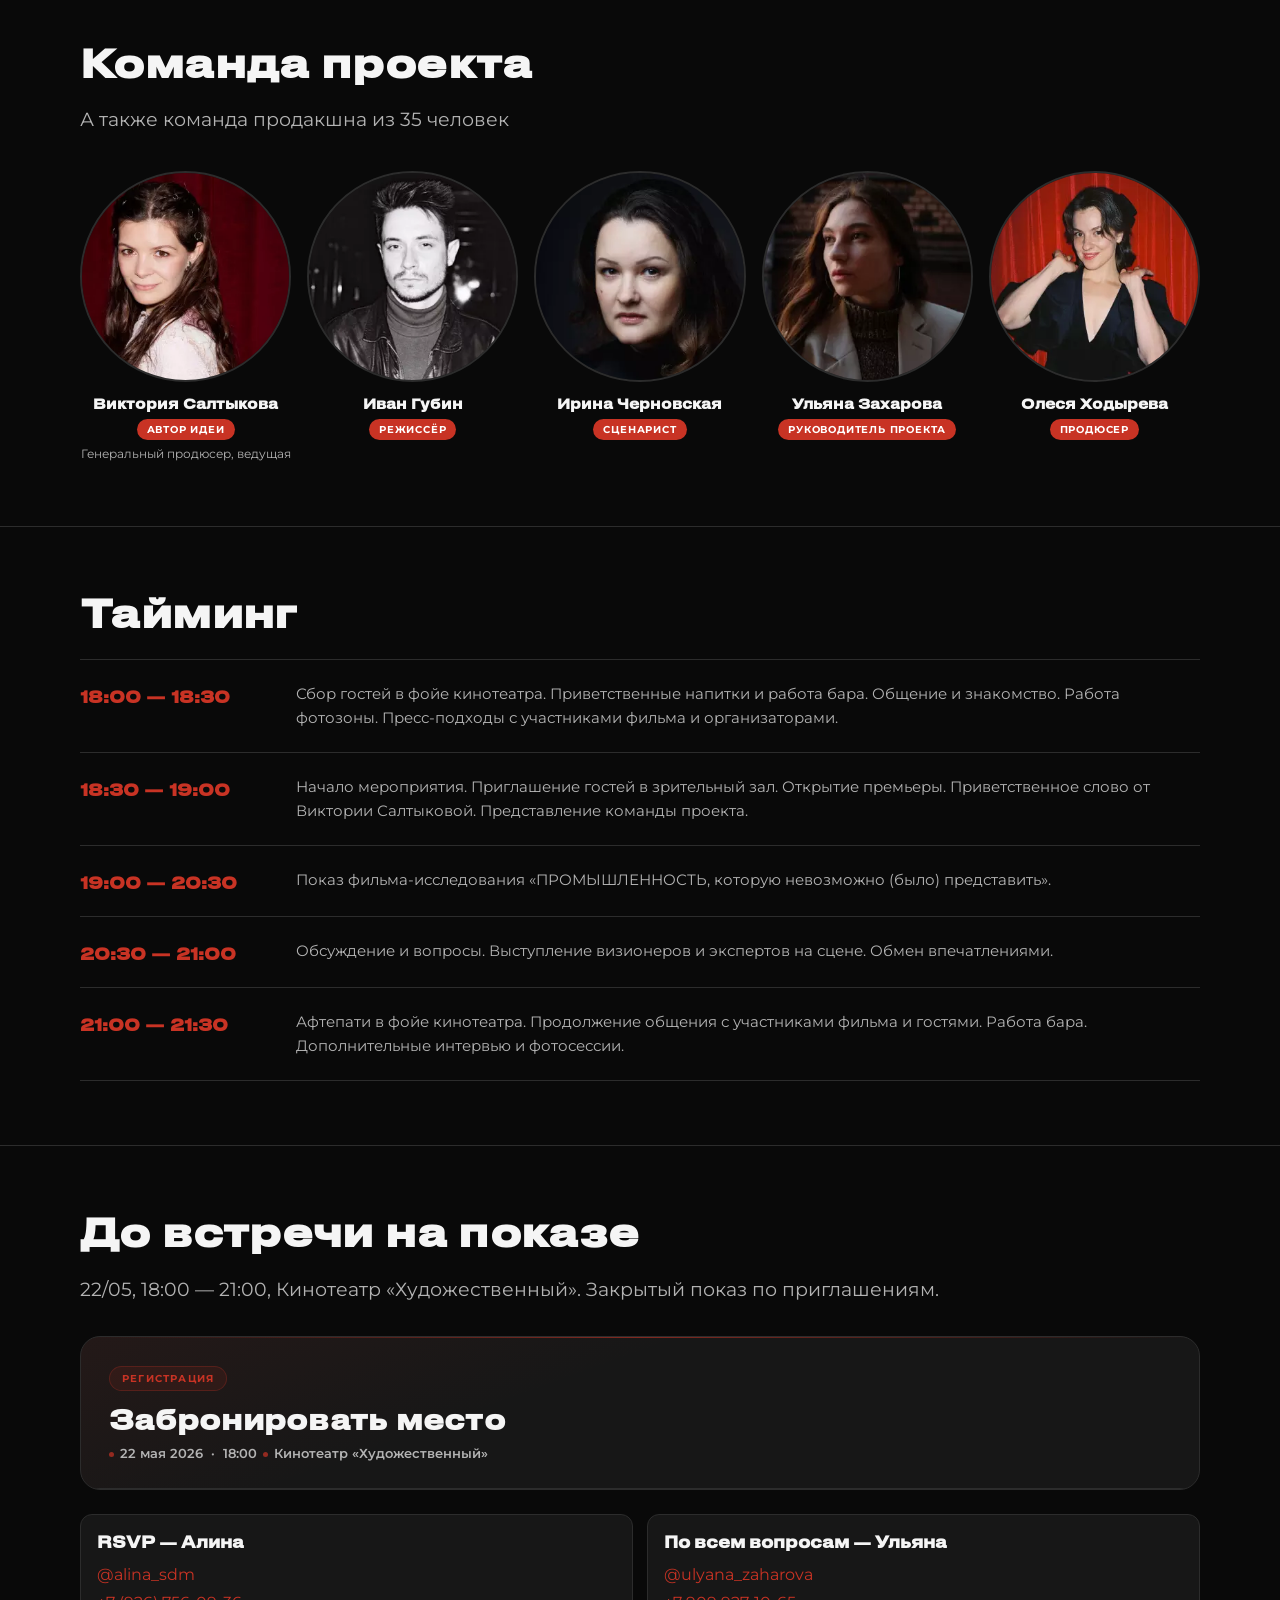
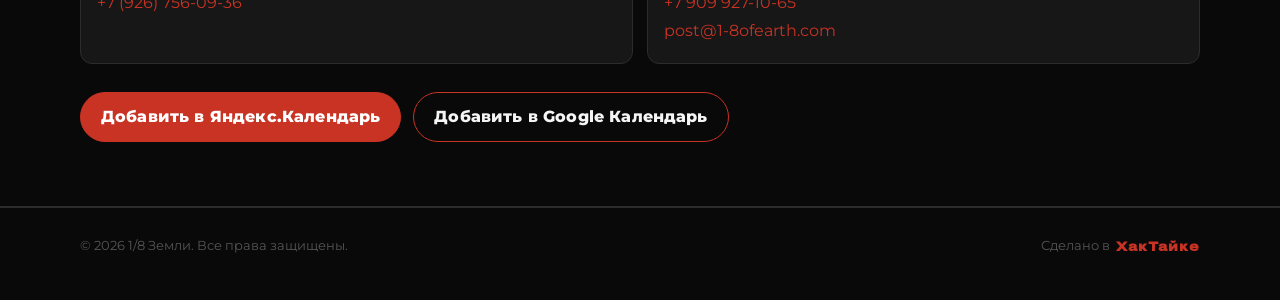
==== commit e9e010f5: "UPDATE: date start" ====
--- a/index.html
+++ b/index.html
@@ -233,7 +233,7 @@
               Премьера. Промышленность, которую невозможно (было) представить
             </h1>
             <div class="event-meta">
-              <span>24/04</span>
+              <span>22/05</span>
               <span>18:00 — 21:00</span>
               <span
                 ><a
@@ -693,7 +693,7 @@
         <div class="container section-inner">
           <h2>До встречи на показе</h2>
           <p class="lead">
-            24/04, 18:00 — 21:00, Кинотеатр «Художественный». Закрытый показ по
+            22/05, 18:00 — 21:00, Кинотеатр «Художественный». Закрытый показ по
             приглашениям.
           </p>
 
